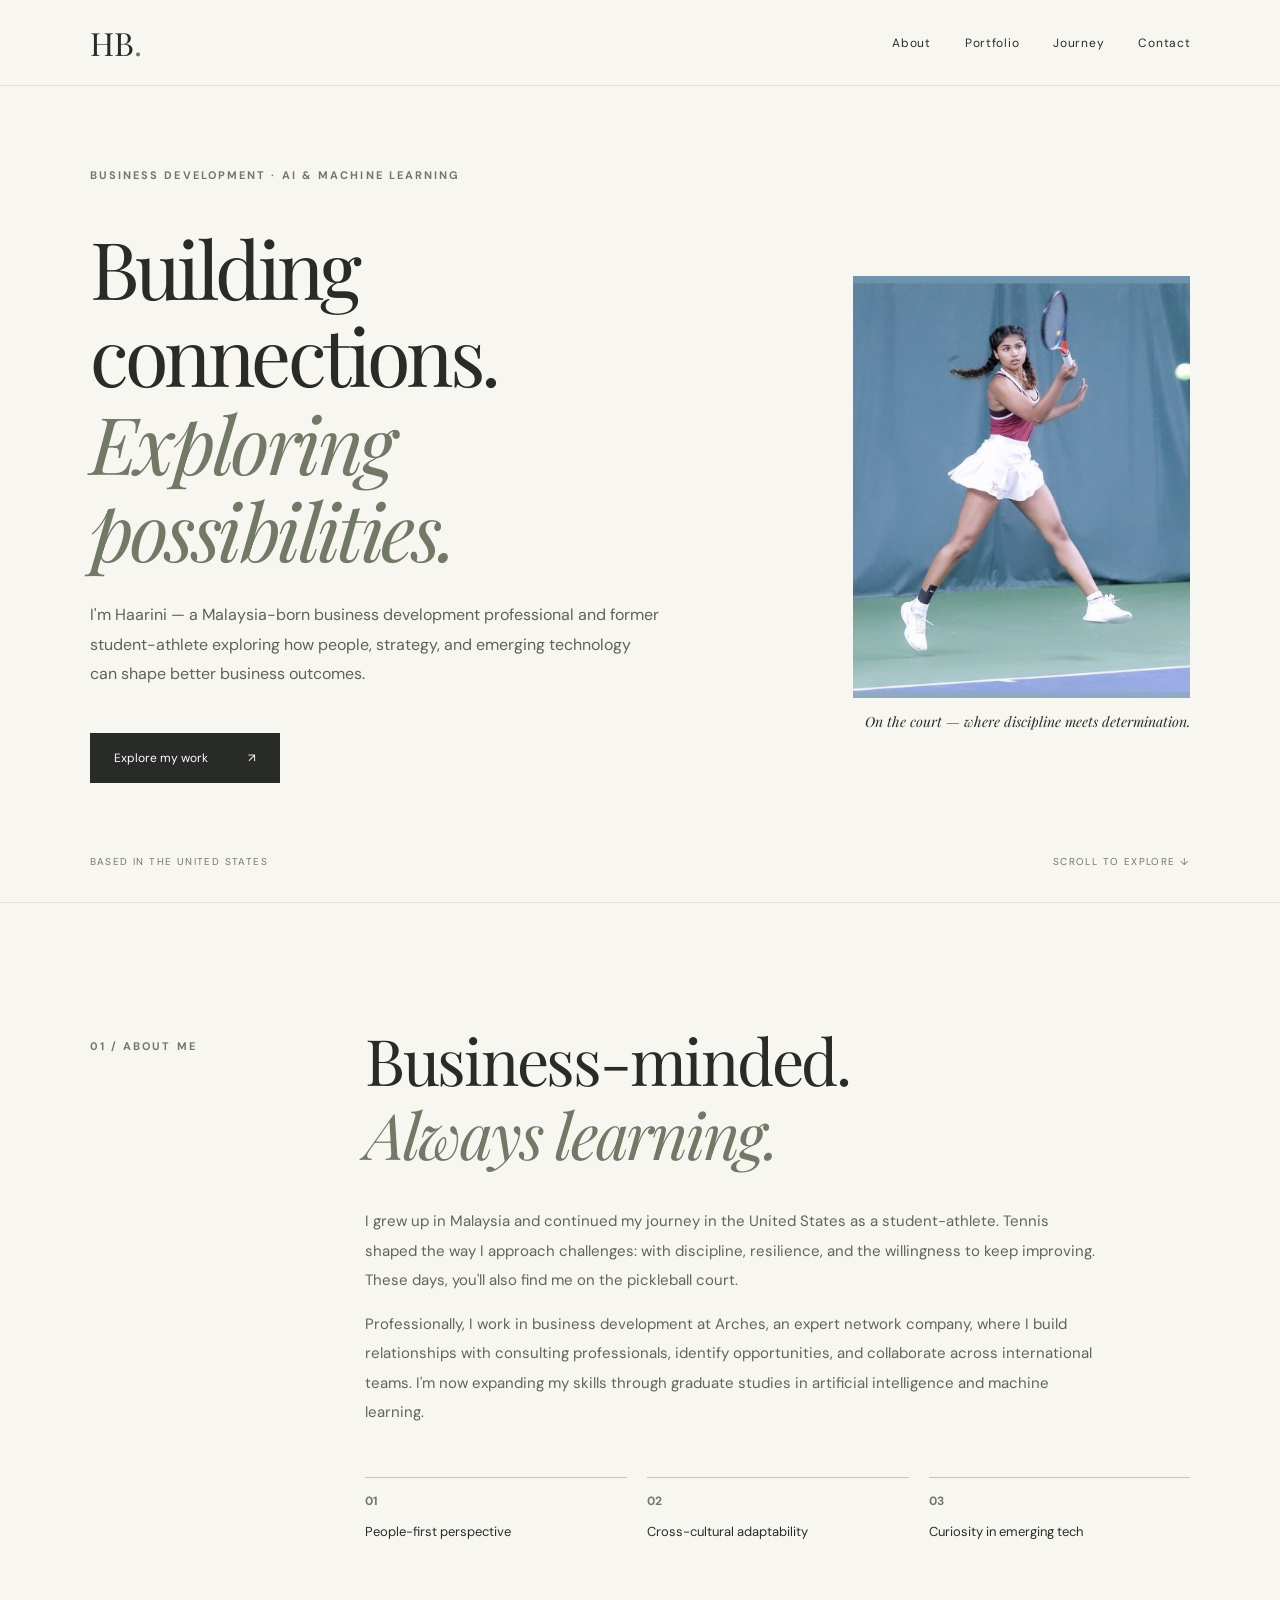
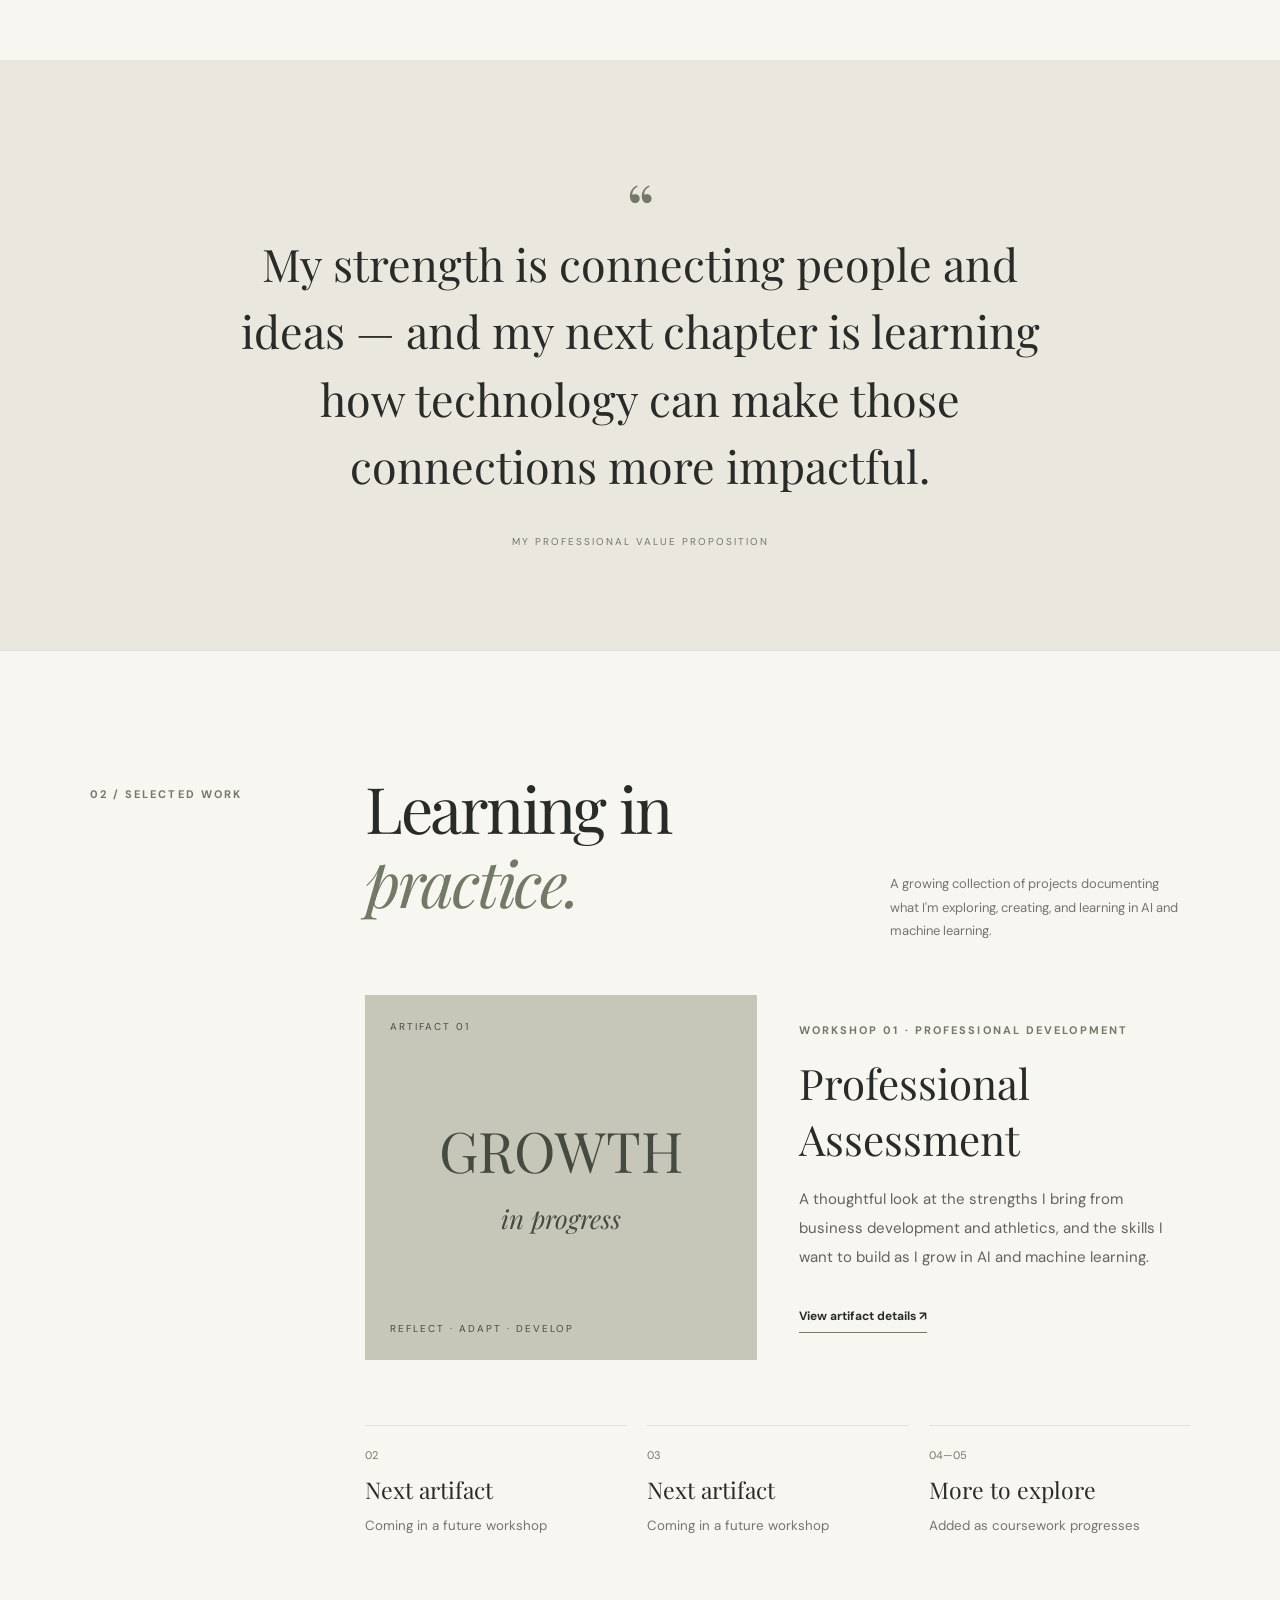
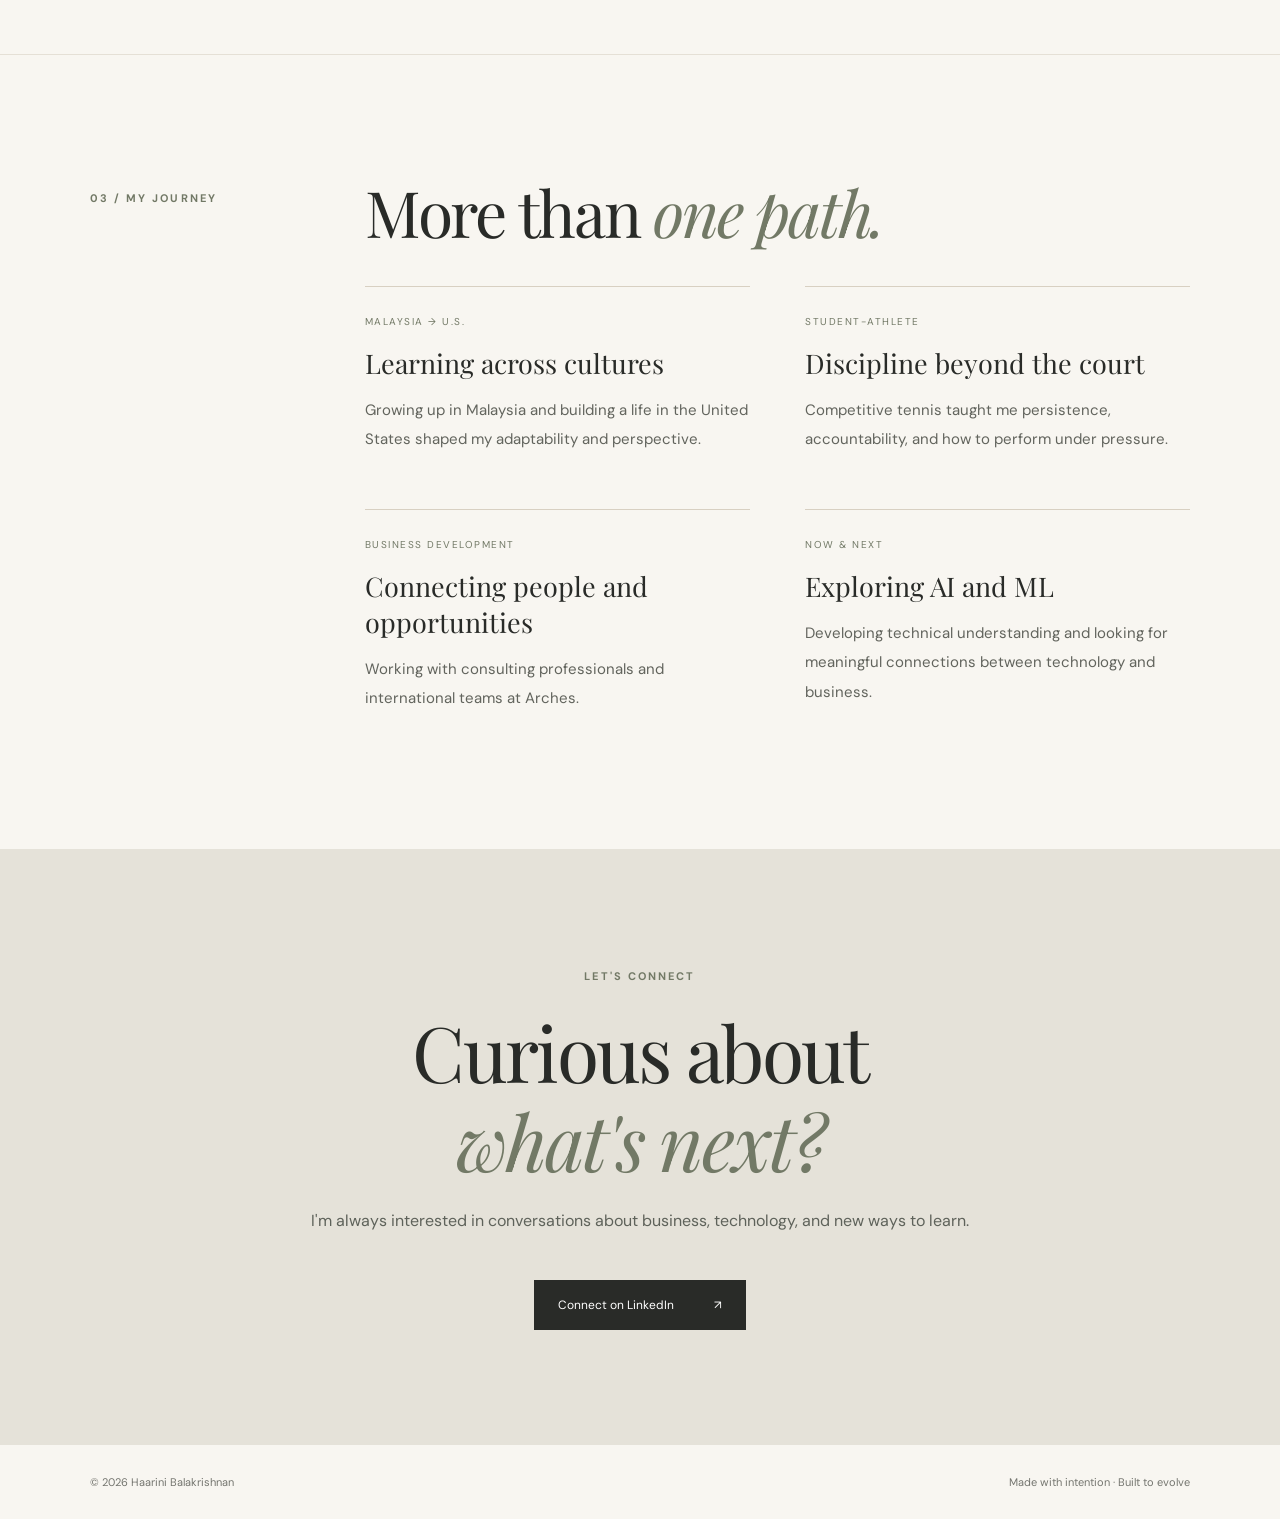
==== index.html @ 5a2139e6 "Add files via upload" ====
<!DOCTYPE html>
<html lang="en"><head><meta charset="utf-8"/><meta content="width=device-width,initial-scale=1" name="viewport"/><meta content="Haarini Balakrishnan — business development professional exploring artificial intelligence and machine learning." name="description"/><title>Haarini Balakrishnan | Portfolio</title><link href="styles.css" rel="stylesheet"/></head><body><header class="nav"><a class="brand" href="#home">HB<span>.</span></a><nav aria-label="Main navigation"><a href="#about">About</a><a href="#work">Portfolio</a><a href="#journey">Journey</a><a href="#contact">Contact</a></nav></header><main><section class="hero" id="home"><div class="eyebrow">BUSINESS DEVELOPMENT · AI &amp; MACHINE LEARNING</div><div class="hero-grid"><div><h1>Building connections.<br/><em>Exploring possibilities.</em></h1><p class="lead">I'm Haarini — a Malaysia-born business development professional and former student-athlete exploring how people, strategy, and emerging technology can shape better business outcomes.</p><a class="button" href="#work">Explore my work <span>↗</span></a></div><div class="portrait"><div class="portrait-placeholder"><img alt="Haarini playing competitive tennis on an indoor court" src="assets/tennis-action.jpg"/></div><div class="photo-caption">On the court — where discipline meets determination.</div></div></div><div class="hero-bottom"><span>BASED IN THE UNITED STATES</span><span>SCROLL TO EXPLORE ↓</span></div></section><section class="section about" id="about"><div class="section-label">01 / ABOUT ME</div><div class="section-content"><h2>Business-minded.<br/><em>Always learning.</em></h2><p>I grew up in Malaysia and continued my journey in the United States as a student-athlete. Tennis shaped the way I approach challenges: with discipline, resilience, and the willingness to keep improving. These days, you'll also find me on the pickleball court.</p><p>Professionally, I work in business development at Arches, an expert network company, where I build relationships with consulting professionals, identify opportunities, and collaborate across international teams. I'm now expanding my skills through graduate studies in artificial intelligence and machine learning.</p><div class="values"><div><strong>01</strong><span>People-first perspective</span></div><div><strong>02</strong><span>Cross-cultural adaptability</span></div><div><strong>03</strong><span>Curiosity in emerging tech</span></div></div></div></section><section class="quote-section"><div class="quote-mark">“</div><blockquote>My strength is connecting people and ideas — and my next chapter is learning how technology can make those connections more impactful.</blockquote><span>MY PROFESSIONAL VALUE PROPOSITION</span></section><section class="section work" id="work"><div class="section-label">02 / SELECTED WORK</div><div class="section-content"><div class="section-heading"><h2>Learning in <em>practice.</em></h2><p>A growing collection of projects documenting what I'm exploring, creating, and learning in AI and machine learning.</p></div><article class="project"><div class="project-visual"><span>ARTIFACT 01</span><div class="visual-center">GROWTH<br/><i>in progress</i></div><div class="visual-bottom">REFLECT · ADAPT · DEVELOP</div></div><div class="project-copy"><div class="eyebrow">WORKSHOP 01 · PROFESSIONAL DEVELOPMENT</div><h3>Professional Assessment</h3><p>A thoughtful look at the strengths I bring from business development and athletics, and the skills I want to build as I grow in AI and machine learning.</p><a class="text-link" href="artifact-01.html">View artifact details ↗</a></div></article><div class="upcoming"><div><span>02</span><strong>Next artifact</strong><small>Coming in a future workshop</small></div><div><span>03</span><strong>Next artifact</strong><small>Coming in a future workshop</small></div><div><span>04—05</span><strong>More to explore</strong><small>Added as coursework progresses</small></div></div></div></section><section class="section journey" id="journey"><div class="section-label">03 / MY JOURNEY</div><div class="section-content"><h2>More than <em>one path.</em></h2><div class="timeline"><div><span>MALAYSIA → U.S.</span><h3>Learning across cultures</h3><p>Growing up in Malaysia and building a life in the United States shaped my adaptability and perspective.</p></div><div><span>STUDENT-ATHLETE</span><h3>Discipline beyond the court</h3><p>Competitive tennis taught me persistence, accountability, and how to perform under pressure.</p></div><div><span>BUSINESS DEVELOPMENT</span><h3>Connecting people and opportunities</h3><p>Working with consulting professionals and international teams at Arches.</p></div><div><span>NOW &amp; NEXT</span><h3>Exploring AI and ML</h3><p>Developing technical understanding and looking for meaningful connections between technology and business.</p></div></div></div></section><section class="contact" id="contact"><span class="eyebrow">LET'S CONNECT</span><h2>Curious about<br/><em>what's next?</em></h2><p>I'm always interested in conversations about business, technology, and new ways to learn.</p><a class="button" href="https://www.linkedin.com/in/haarini-balakrishnan-21098a212/" target="_blank" rel="noopener noreferrer">Connect on LinkedIn <span>↗</span></a></section></main><footer><span>© <span id="year"></span> Haarini Balakrishnan</span><span>Made with intention · Built to evolve</span></footer><script>document.getElementById('year').textContent=new Date().getFullYear()</script></body></html>
---- styles.css ----
@import url('https://fonts.googleapis.com/css2?family=DM+Sans:wght@400;500;600;700&family=Playfair+Display:ital,wght@0,400;0,500;1,400;1,500&display=swap');:root{--cream:#f8f6f1;--ink:#292b28;--muted:#74756f;--taupe:#d8d0c2;--line:#e5e0d6;--olive:#727966}*{box-sizing:border-box}html{scroll-behavior:smooth}body{margin:0;background:var(--cream);color:var(--ink);font-family:'DM Sans',Arial,sans-serif}a{color:inherit;text-decoration:none}.nav{height:86px;padding:0 7%;display:flex;align-items:center;justify-content:space-between;border-bottom:1px solid var(--line)}.brand{font-family:'Playfair Display',serif;font-size:32px}.brand span{color:var(--olive)}nav{display:flex;gap:34px;font-size:12px;letter-spacing:.06em}nav a:hover,.text-link:hover{color:var(--olive)}.hero{padding:82px 7% 34px;min-height:690px}.eyebrow,.section-label{font-size:11px;letter-spacing:.19em;font-weight:700;color:var(--olive)}.hero-grid{display:grid;grid-template-columns:1.4fr .7fr;gap:8%;align-items:center;margin-top:42px}h1,h2,h3,blockquote{font-family:'Playfair Display',Georgia,serif;font-weight:400}h1{font-size:clamp(54px,6.2vw,102px);line-height:1.1;letter-spacing:-.045em;margin:0 0 27px}h1 em,h2 em,.contact em{color:var(--olive);font-weight:400}.lead{font-size:16px;line-height:1.85;max-width:570px;color:#5f625b}.button{display:inline-flex;align-items:center;gap:40px;background:var(--ink);color:white;padding:17px 24px;font-size:12px;margin-top:28px}.button:hover{background:var(--olive)}.portrait{max-width:340px}.portrait-placeholder{aspect-ratio:4/5;background:linear-gradient(145deg,#e8e2d7,#c9c4b8);display:flex;flex-direction:column;align-items:center;justify-content:center;gap:14px;text-align:center;color:#777569;overflow:hidden}.portrait-placeholder span{font-size:12px;letter-spacing:.2em}.portrait-placeholder small{font-size:11px;line-height:1.7}.photo-caption{text-align:right;font-family:'Playfair Display',serif;font-style:italic;font-size:14px;padding-top:14px}.hero-bottom{display:flex;justify-content:space-between;margin-top:72px;font-size:10px;letter-spacing:.14em;color:var(--muted)}.section{display:grid;grid-template-columns:25% 75%;padding:120px 7%;border-top:1px solid var(--line)}.section-label{padding-top:16px}.section-content{max-width:920px}h2{font-size:clamp(42px,5vw,72px);line-height:1.16;letter-spacing:-.035em;margin:0 0 36px}.about p,.project-copy p,.journey p,.artifact-body p{font-size:15px;line-height:1.95;color:#62645d;max-width:730px}.values{display:grid;grid-template-columns:repeat(3,1fr);gap:20px;margin-top:50px}.values div{border-top:1px solid #c9c4b8;padding-top:15px;display:flex;flex-direction:column;gap:14px}.values strong{font-size:12px;color:var(--olive)}.values span{font-size:13px}.quote-section{background:#eae7df;padding:100px 17%;text-align:center}.quote-mark{font:70px 'Playfair Display',serif;color:var(--olive);height:60px}.quote-section blockquote{font-size:clamp(26px,3.5vw,48px);line-height:1.5;margin:10px 0 30px}.quote-section>span{font-size:10px;letter-spacing:.2em;color:var(--olive)}.section-heading{display:flex;justify-content:space-between;align-items:end;gap:30px}.section-heading p{max-width:300px;font-size:13px;line-height:1.8;color:var(--muted)}.project{display:grid;grid-template-columns:1fr 1fr;gap:42px;align-items:center;margin-top:40px}.project-visual{height:365px;background:#c7c7b9;padding:25px;display:flex;flex-direction:column;justify-content:space-between;color:#464b41}.project-visual>span,.visual-bottom{font-size:10px;letter-spacing:.2em}.visual-center{text-align:center;font-family:'Playfair Display',serif;font-size:56px;line-height:1}.visual-center i{font-size:26px}.project-copy h3{font-size:42px;margin:18px 0}.text-link{font-size:12px;font-weight:700;border-bottom:1px solid var(--olive);padding-bottom:8px;display:inline-block;margin-top:20px}.upcoming{display:grid;grid-template-columns:repeat(3,1fr);gap:20px;margin-top:65px}.upcoming>div{border-top:1px solid var(--line);padding-top:22px;display:flex;flex-direction:column;gap:12px}.upcoming span{font-size:11px;color:var(--olive)}.upcoming strong{font-family:'Playfair Display',serif;font-size:23px;font-weight:400}.upcoming small{color:var(--muted)}.timeline{display:grid;grid-template-columns:repeat(2,1fr);gap:40px 55px}.timeline>div{border-top:1px solid var(--taupe);padding-top:22px}.timeline span{font-size:10px;letter-spacing:.15em;color:var(--olive)}.timeline h3{font-size:27px;margin:15px 0 10px}.contact{text-align:center;background:#e5e2d9;padding:115px 20px}.contact h2{margin:22px 0;font-size:clamp(56px,6vw,85px)}.contact p{color:#5e625a;line-height:1.8}.contact-note{font-size:11px;color:#85867e;margin-top:40px}footer{display:flex;justify-content:space-between;gap:15px;padding:30px 7%;font-size:11px;color:var(--muted)}.artifact-page{max-width:1000px;margin:auto;padding:80px 7% 100px}.artifact-page>.eyebrow{margin-top:75px}.artifact-page h1{margin-top:20px}.artifact-banner{display:grid;grid-template-columns:repeat(3,1fr);gap:2px;margin:55px 0;background:#c8c7b8;padding:2px}.artifact-banner div{padding:60px 12px;background:#e2e1d6;text-align:center;font:clamp(22px,3vw,40px) 'Playfair Display',serif}.artifact-body section{border-top:1px solid var(--line);padding:30px 0}.artifact-body h2{font-size:32px;margin-bottom:15px}.deliverable{background:#eeece5;padding:30px!important}.muted{font-size:12px!important;color:var(--muted)!important}@media(max-width:800px){.nav{height:70px;padding:0 5%}nav{gap:14px;font-size:11px}.hero{padding:65px 6% 30px}.hero-grid,.project{grid-template-columns:1fr}.portrait{margin-top:25px;max-width:300px}.hero-bottom{margin-top:45px}.section{grid-template-columns:1fr;padding:75px 6%;gap:25px}.section-heading{display:block}.values,.upcoming{grid-template-columns:1fr}.timeline{grid-template-columns:1fr}.quote-section{padding:80px 8%}.artifact-page{padding:45px 6%}.artifact-banner div{padding:30px 5px}footer{padding:25px 6%}}

/* Assessment artifact */
.assessment-label{font-size:.72rem;letter-spacing:.15em;font-weight:700;color:#626b56;margin:2rem 0 .9rem}.assessment-grid{display:grid;grid-template-columns:repeat(3,minmax(0,1fr));gap:12px}.assessment-card{border:1px solid #ddd9d0;border-radius:10px;padding:18px;background:#f9f7f1}.assessment-card.development{background:#f1eee7}.assessment-card h3{font-size:1rem;line-height:1.35;margin:0 0 10px}.assessment-card p{font-size:.9rem;line-height:1.6;margin:0}.print-button{background:#444b3e;color:white;border:0;padding:13px 18px;border-radius:6px;cursor:pointer;font:inherit}@media(max-width:700px){.assessment-grid{grid-template-columns:1fr}}@media print{.nav,footer,.print-button,.text-link{display:none!important}.assessment-grid{grid-template-columns:repeat(3,1fr)}.assessment-card{break-inside:avoid}body{background:white}}

.portrait-placeholder img{width:100%;height:100%;object-fit:cover;display:block}.tennis-feature{margin:54px 0 0;max-width:680px}.tennis-feature img{display:block;width:100%;max-height:520px;object-fit:contain;background:#e4e7e7}.tennis-feature figcaption{font-size:12px;color:var(--muted);margin-top:12px;font-style:italic}
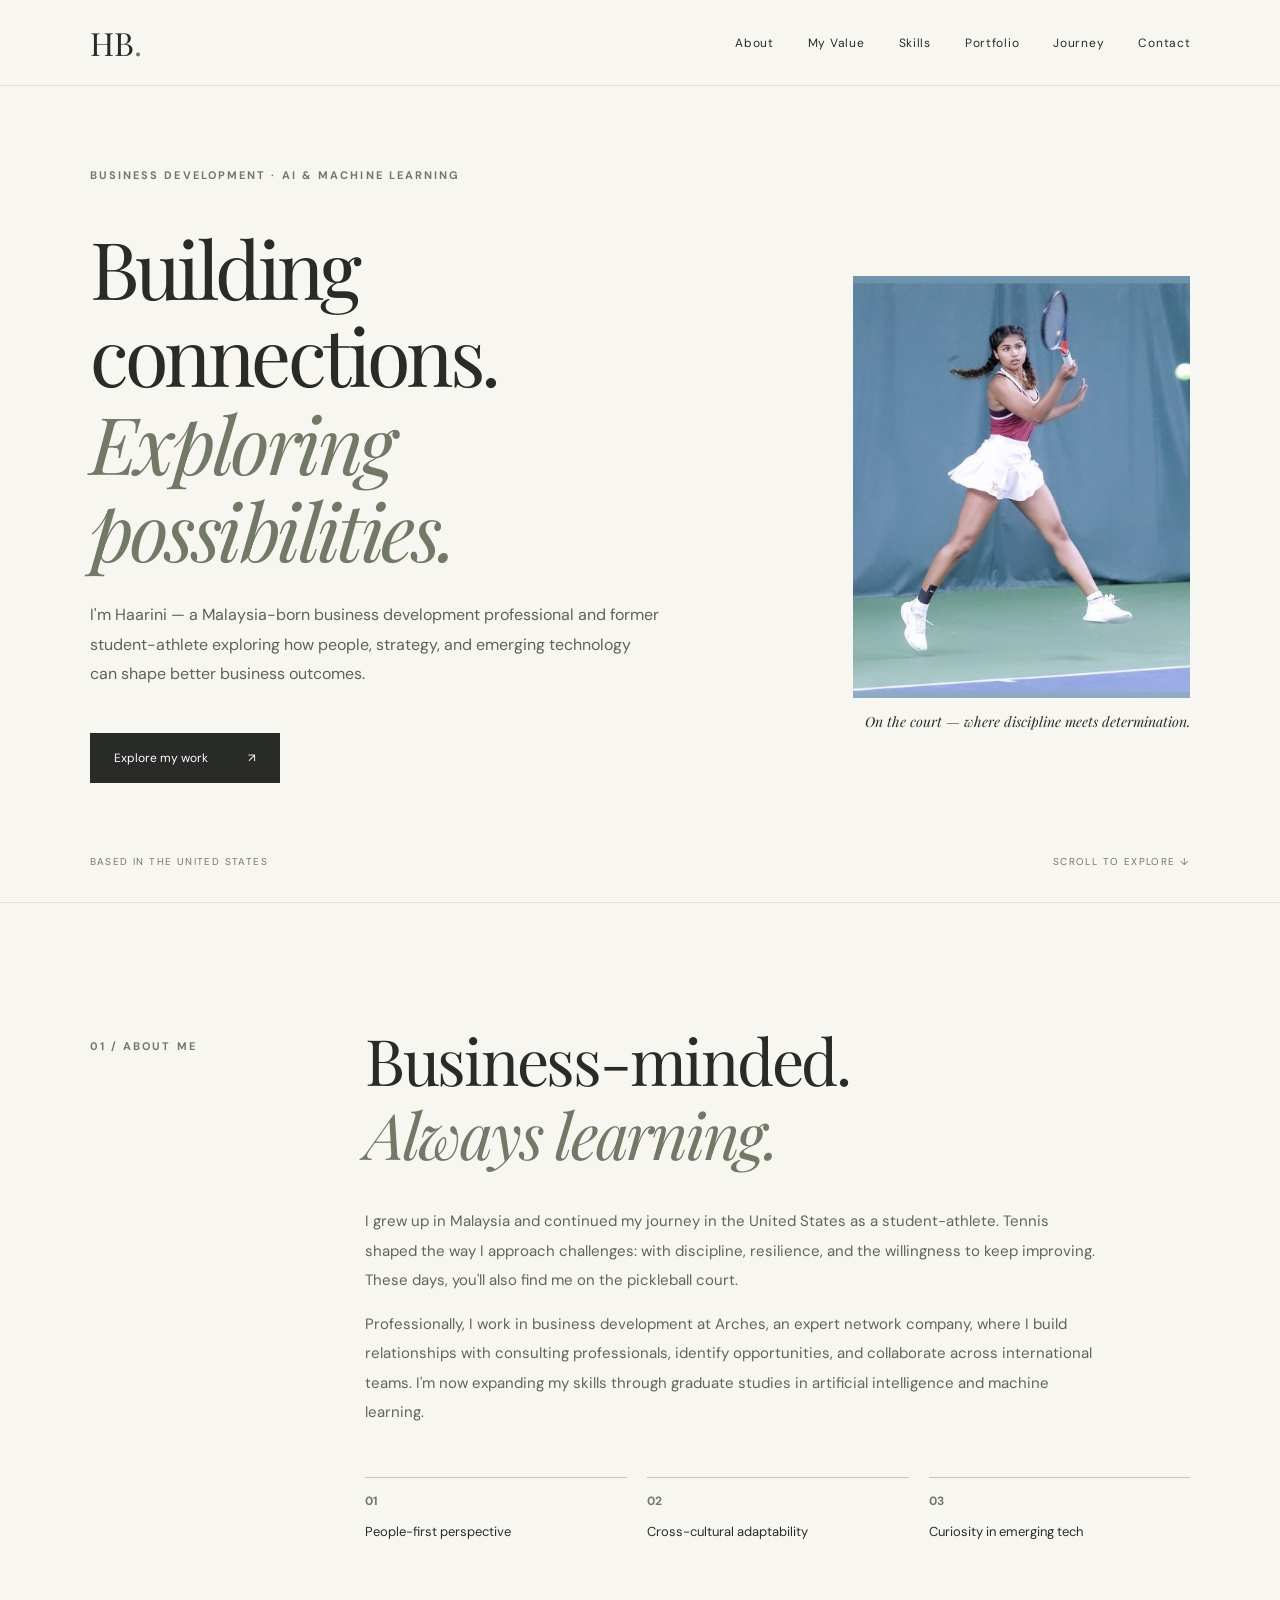
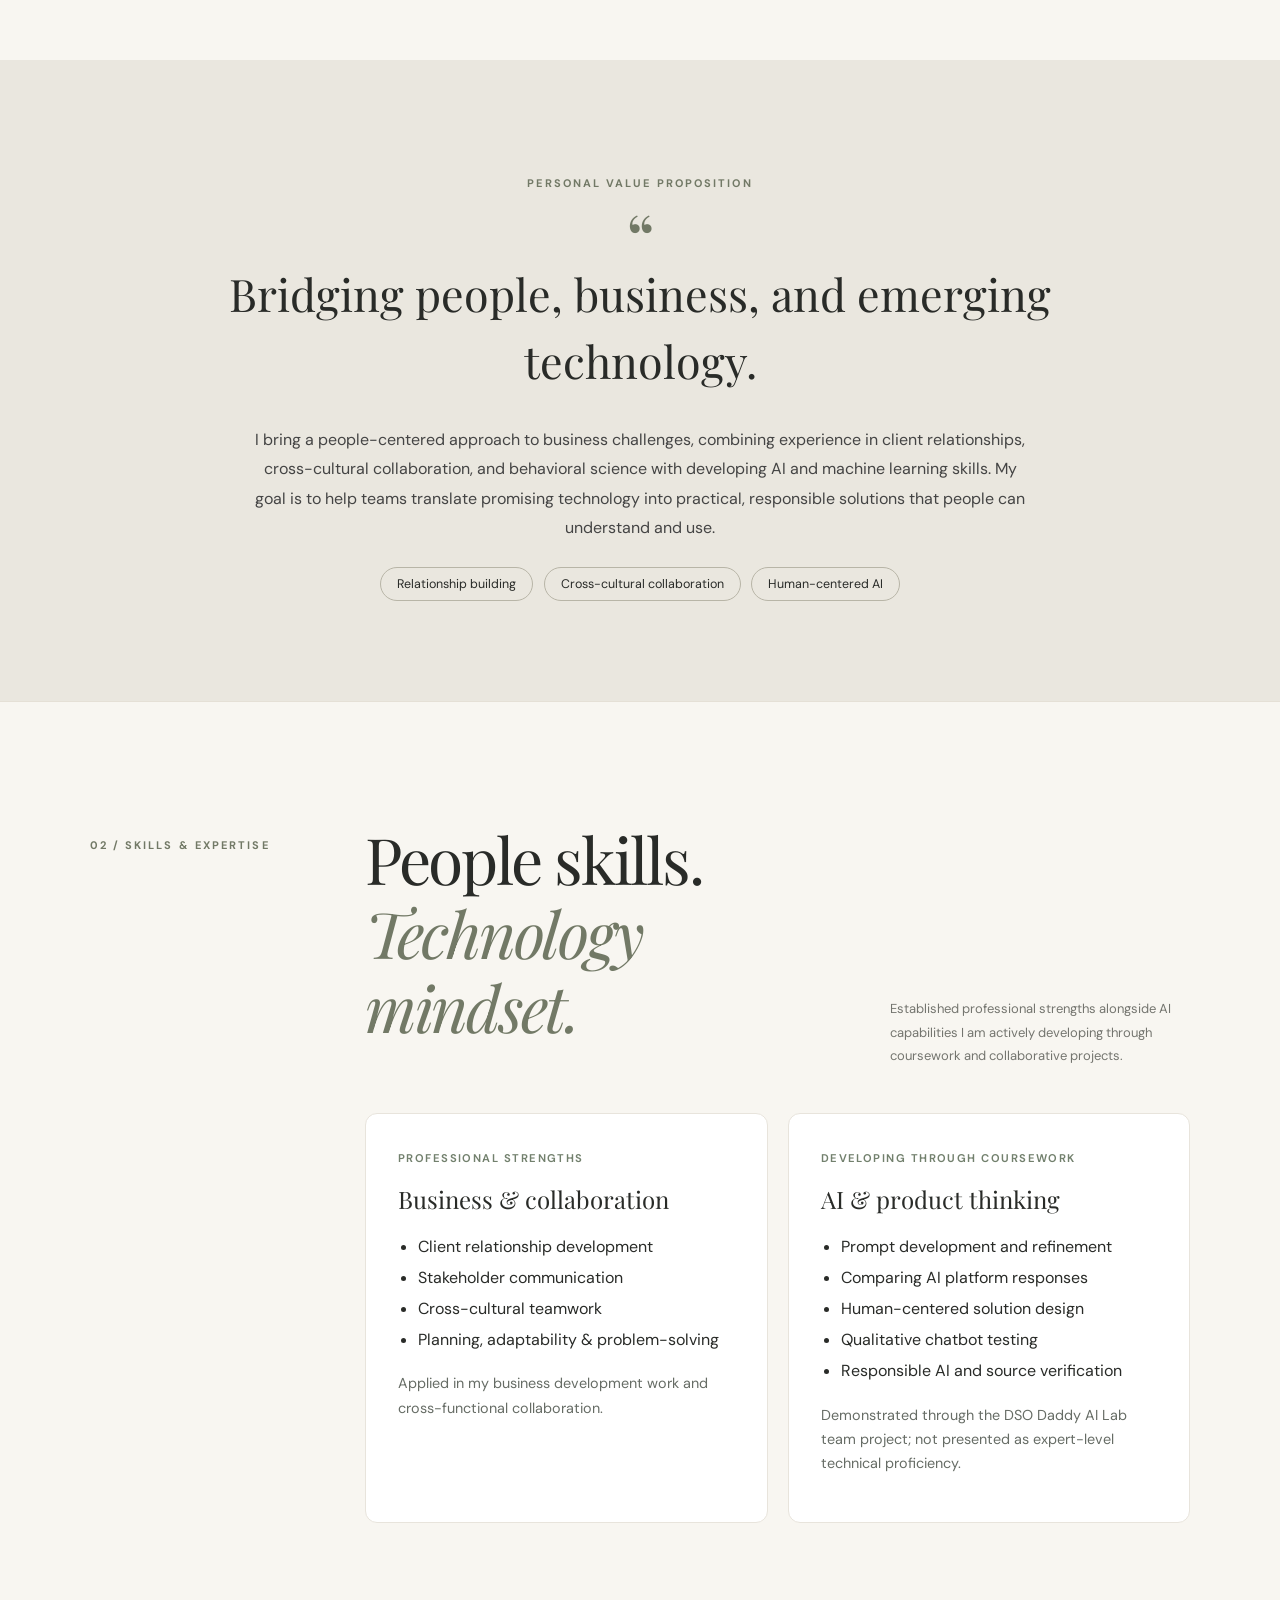
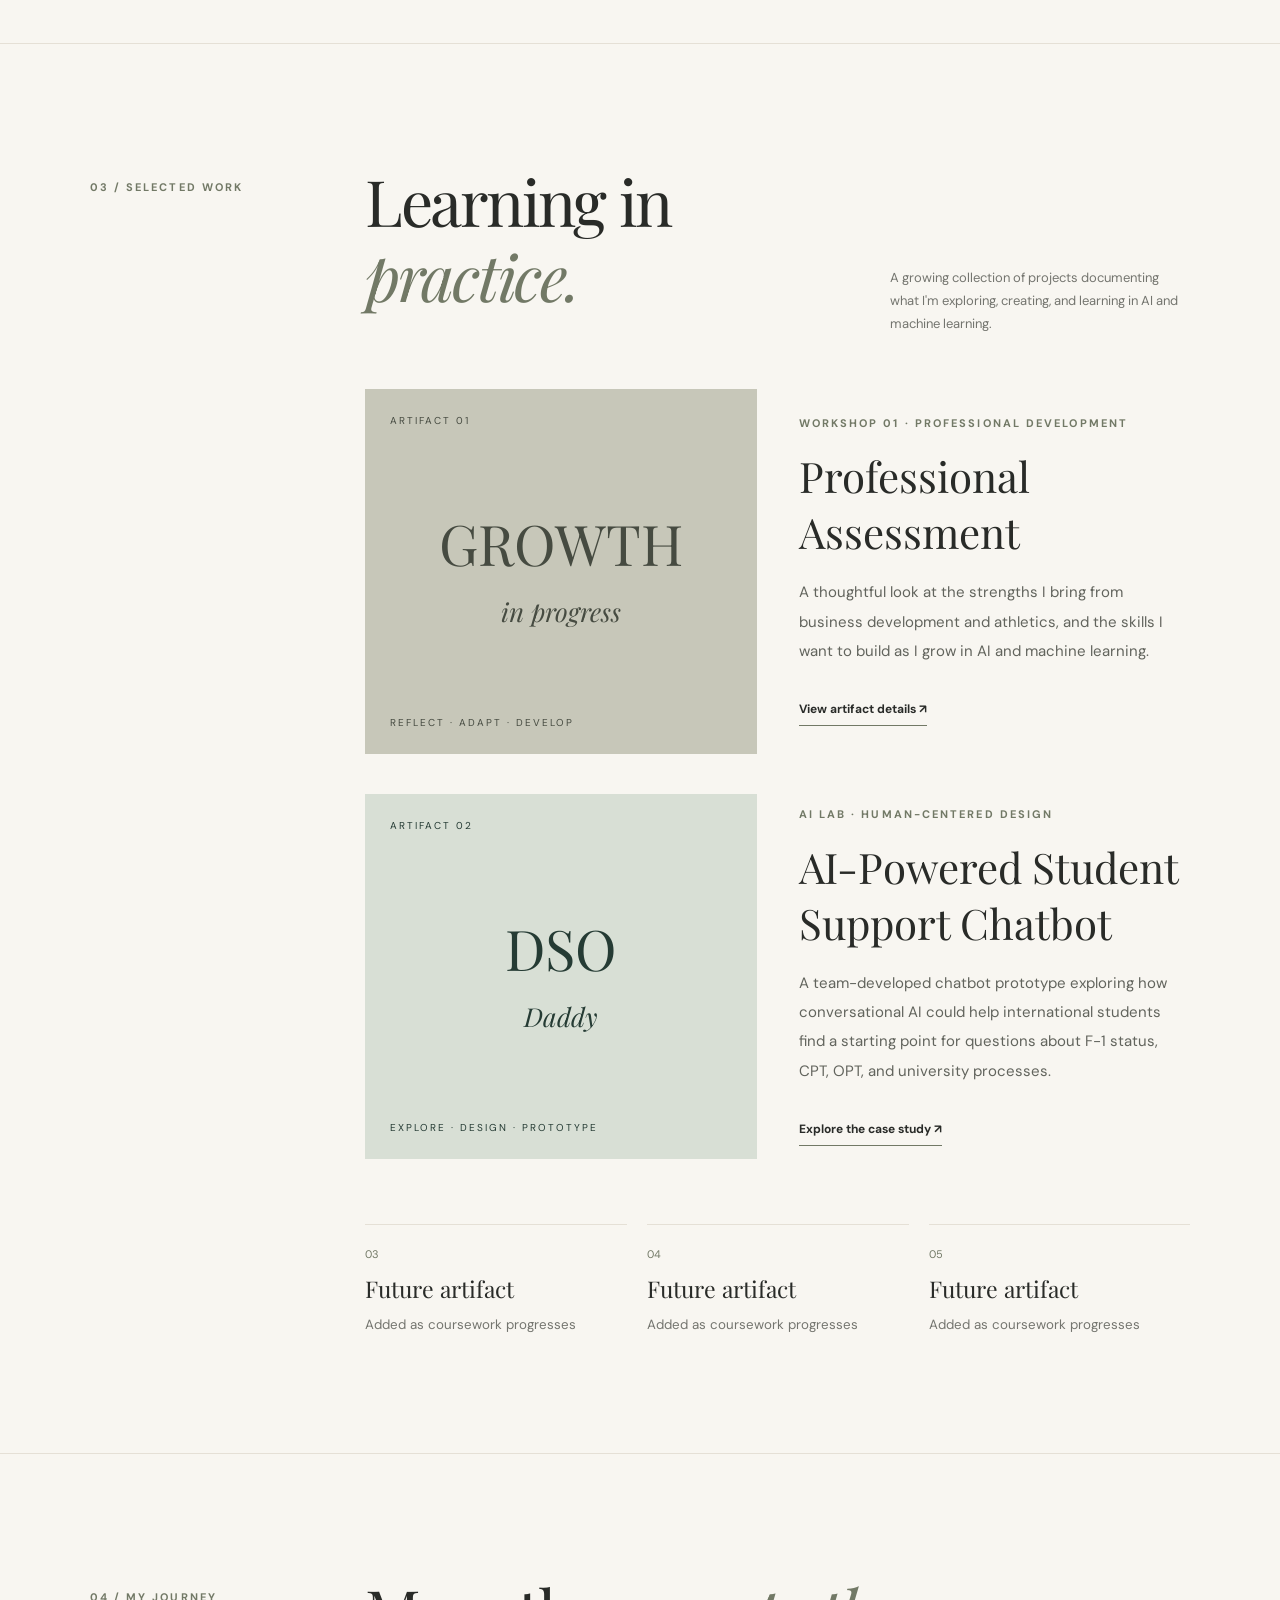
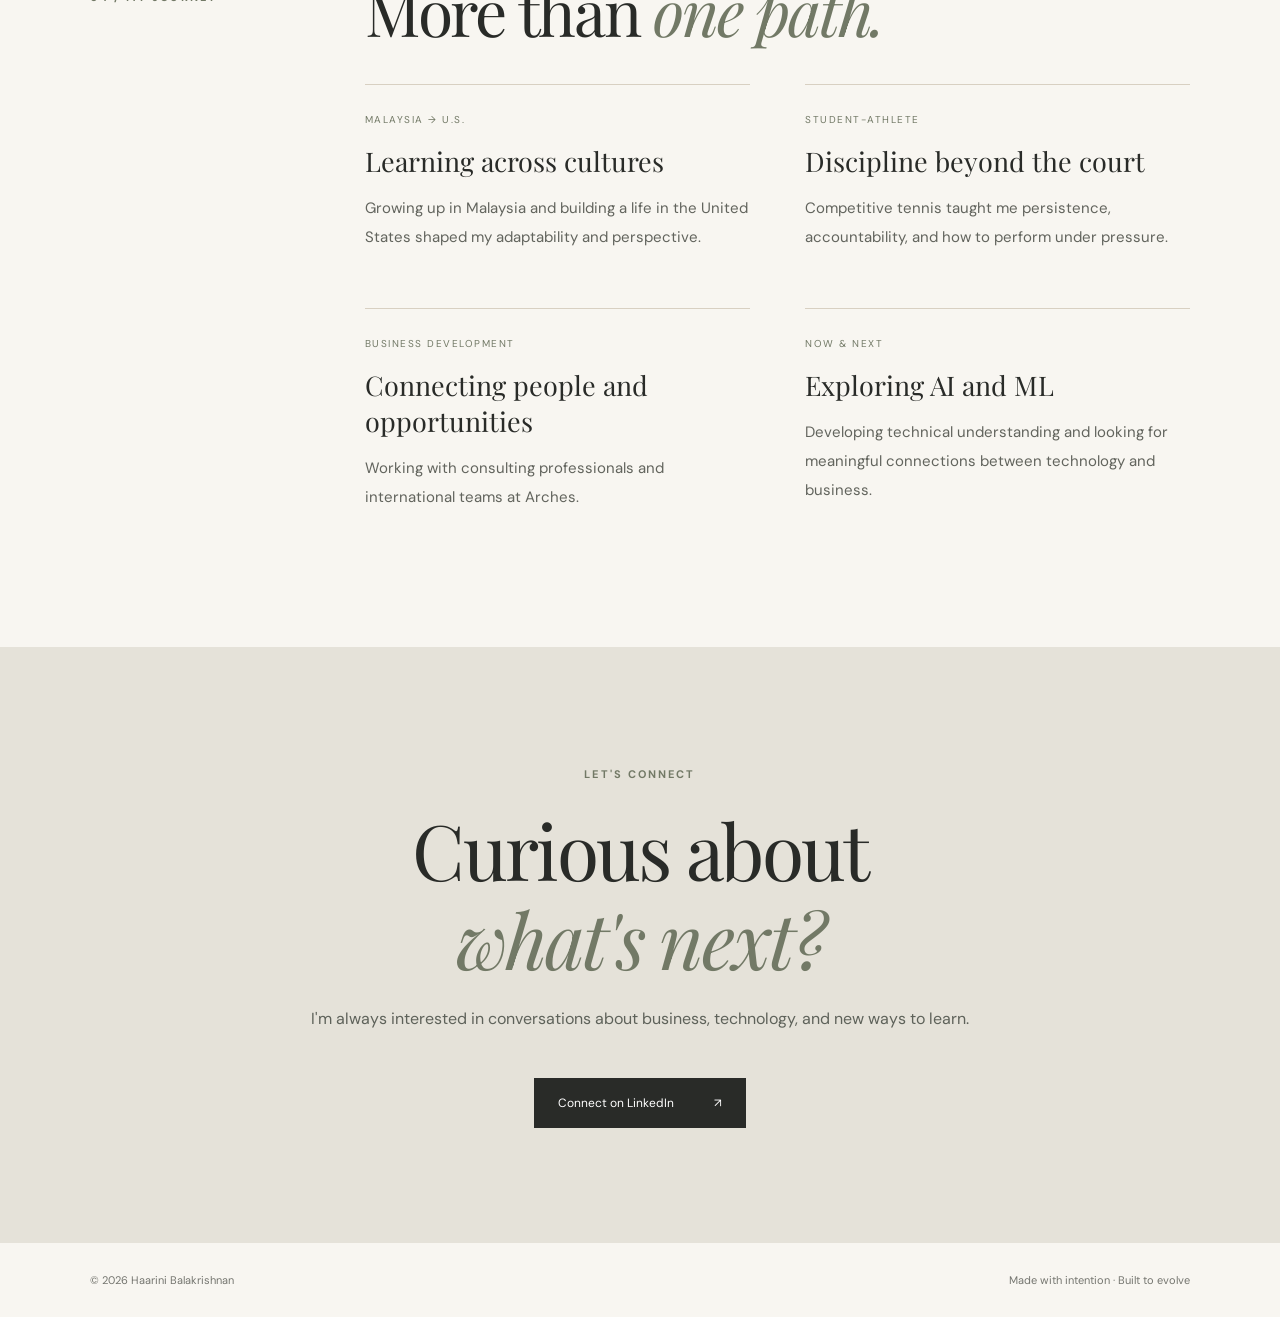
==== commit 67bea0bb: "Add files via upload Add Artifact 2 and update the professional portfolio" ====
--- a/index.html
+++ b/index.html
@@ -1,2 +1,20 @@
 <!DOCTYPE html>
-<html lang="en"><head><meta charset="utf-8"/><meta content="width=device-width,initial-scale=1" name="viewport"/><meta content="Haarini Balakrishnan — business development professional exploring artificial intelligence and machine learning." name="description"/><title>Haarini Balakrishnan | Portfolio</title><link href="styles.css" rel="stylesheet"/></head><body><header class="nav"><a class="brand" href="#home">HB<span>.</span></a><nav aria-label="Main navigation"><a href="#about">About</a><a href="#work">Portfolio</a><a href="#journey">Journey</a><a href="#contact">Contact</a></nav></header><main><section class="hero" id="home"><div class="eyebrow">BUSINESS DEVELOPMENT · AI &amp; MACHINE LEARNING</div><div class="hero-grid"><div><h1>Building connections.<br/><em>Exploring possibilities.</em></h1><p class="lead">I'm Haarini — a Malaysia-born business development professional and former student-athlete exploring how people, strategy, and emerging technology can shape better business outcomes.</p><a class="button" href="#work">Explore my work <span>↗</span></a></div><div class="portrait"><div class="portrait-placeholder"><img alt="Haarini playing competitive tennis on an indoor court" src="assets/tennis-action.jpg"/></div><div class="photo-caption">On the court — where discipline meets determination.</div></div></div><div class="hero-bottom"><span>BASED IN THE UNITED STATES</span><span>SCROLL TO EXPLORE ↓</span></div></section><section class="section about" id="about"><div class="section-label">01 / ABOUT ME</div><div class="section-content"><h2>Business-minded.<br/><em>Always learning.</em></h2><p>I grew up in Malaysia and continued my journey in the United States as a student-athlete. Tennis shaped the way I approach challenges: with discipline, resilience, and the willingness to keep improving. These days, you'll also find me on the pickleball court.</p><p>Professionally, I work in business development at Arches, an expert network company, where I build relationships with consulting professionals, identify opportunities, and collaborate across international teams. I'm now expanding my skills through graduate studies in artificial intelligence and machine learning.</p><div class="values"><div><strong>01</strong><span>People-first perspective</span></div><div><strong>02</strong><span>Cross-cultural adaptability</span></div><div><strong>03</strong><span>Curiosity in emerging tech</span></div></div></div></section><section class="quote-section"><div class="quote-mark">“</div><blockquote>My strength is connecting people and ideas — and my next chapter is learning how technology can make those connections more impactful.</blockquote><span>MY PROFESSIONAL VALUE PROPOSITION</span></section><section class="section work" id="work"><div class="section-label">02 / SELECTED WORK</div><div class="section-content"><div class="section-heading"><h2>Learning in <em>practice.</em></h2><p>A growing collection of projects documenting what I'm exploring, creating, and learning in AI and machine learning.</p></div><article class="project"><div class="project-visual"><span>ARTIFACT 01</span><div class="visual-center">GROWTH<br/><i>in progress</i></div><div class="visual-bottom">REFLECT · ADAPT · DEVELOP</div></div><div class="project-copy"><div class="eyebrow">WORKSHOP 01 · PROFESSIONAL DEVELOPMENT</div><h3>Professional Assessment</h3><p>A thoughtful look at the strengths I bring from business development and athletics, and the skills I want to build as I grow in AI and machine learning.</p><a class="text-link" href="artifact-01.html">View artifact details ↗</a></div></article><div class="upcoming"><div><span>02</span><strong>Next artifact</strong><small>Coming in a future workshop</small></div><div><span>03</span><strong>Next artifact</strong><small>Coming in a future workshop</small></div><div><span>04—05</span><strong>More to explore</strong><small>Added as coursework progresses</small></div></div></div></section><section class="section journey" id="journey"><div class="section-label">03 / MY JOURNEY</div><div class="section-content"><h2>More than <em>one path.</em></h2><div class="timeline"><div><span>MALAYSIA → U.S.</span><h3>Learning across cultures</h3><p>Growing up in Malaysia and building a life in the United States shaped my adaptability and perspective.</p></div><div><span>STUDENT-ATHLETE</span><h3>Discipline beyond the court</h3><p>Competitive tennis taught me persistence, accountability, and how to perform under pressure.</p></div><div><span>BUSINESS DEVELOPMENT</span><h3>Connecting people and opportunities</h3><p>Working with consulting professionals and international teams at Arches.</p></div><div><span>NOW &amp; NEXT</span><h3>Exploring AI and ML</h3><p>Developing technical understanding and looking for meaningful connections between technology and business.</p></div></div></div></section><section class="contact" id="contact"><span class="eyebrow">LET'S CONNECT</span><h2>Curious about<br/><em>what's next?</em></h2><p>I'm always interested in conversations about business, technology, and new ways to learn.</p><a class="button" href="https://www.linkedin.com/in/haarini-balakrishnan-21098a212/" target="_blank" rel="noopener noreferrer">Connect on LinkedIn <span>↗</span></a></section></main><footer><span>© <span id="year"></span> Haarini Balakrishnan</span><span>Made with intention · Built to evolve</span></footer><script>document.getElementById('year').textContent=new Date().getFullYear()</script></body></html>
+
+<html lang="en"><head><meta charset="utf-8"/><meta content="width=device-width,initial-scale=1" name="viewport"/><meta content="Haarini Balakrishnan — business development professional exploring artificial intelligence and machine learning." name="description"/><title>Haarini Balakrishnan | Portfolio</title><link href="styles.css" rel="stylesheet"/><style>
+@import url('https://fonts.googleapis.com/css2?family=DM+Sans:wght@400;500;600;700&family=Playfair+Display:ital,wght@0,400;0,500;1,400;1,500&display=swap');:root{--cream:#f8f6f1;--ink:#292b28;--muted:#74756f;--taupe:#d8d0c2;--line:#e5e0d6;--olive:#727966}*{box-sizing:border-box}html{scroll-behavior:smooth}body{margin:0;background:var(--cream);color:var(--ink);font-family:'DM Sans',Arial,sans-serif}a{color:inherit;text-decoration:none}.nav{height:86px;padding:0 7%;display:flex;align-items:center;justify-content:space-between;border-bottom:1px solid var(--line)}.brand{font-family:'Playfair Display',serif;font-size:32px}.brand span{color:var(--olive)}nav{display:flex;gap:34px;font-size:12px;letter-spacing:.06em}nav a:hover,.text-link:hover{color:var(--olive)}.hero{padding:82px 7% 34px;min-height:690px}.eyebrow,.section-label{font-size:11px;letter-spacing:.19em;font-weight:700;color:var(--olive)}.hero-grid{display:grid;grid-template-columns:1.4fr .7fr;gap:8%;align-items:center;margin-top:42px}h1,h2,h3,blockquote{font-family:'Playfair Display',Georgia,serif;font-weight:400}h1{font-size:clamp(54px,6.2vw,102px);line-height:1.1;letter-spacing:-.045em;margin:0 0 27px}h1 em,h2 em,.contact em{color:var(--olive);font-weight:400}.lead{font-size:16px;line-height:1.85;max-width:570px;color:#5f625b}.button{display:inline-flex;align-items:center;gap:40px;background:var(--ink);color:white;padding:17px 24px;font-size:12px;margin-top:28px}.button:hover{background:var(--olive)}.portrait{max-width:340px}.portrait-placeholder{aspect-ratio:4/5;background:linear-gradient(145deg,#e8e2d7,#c9c4b8);display:flex;flex-direction:column;align-items:center;justify-content:center;gap:14px;text-align:center;color:#777569;overflow:hidden}.portrait-placeholder span{font-size:12px;letter-spacing:.2em}.portrait-placeholder small{font-size:11px;line-height:1.7}.photo-caption{text-align:right;font-family:'Playfair Display',serif;font-style:italic;font-size:14px;padding-top:14px}.hero-bottom{display:flex;justify-content:space-between;margin-top:72px;font-size:10px;letter-spacing:.14em;color:var(--muted)}.section{display:grid;grid-template-columns:25% 75%;padding:120px 7%;border-top:1px solid var(--line)}.section-label{padding-top:16px}.section-content{max-width:920px}h2{font-size:clamp(42px,5vw,72px);line-height:1.16;letter-spacing:-.035em;margin:0 0 36px}.about p,.project-copy p,.journey p,.artifact-body p{font-size:15px;line-height:1.95;color:#62645d;max-width:730px}.values{display:grid;grid-template-columns:repeat(3,1fr);gap:20px;margin-top:50px}.values div{border-top:1px solid #c9c4b8;padding-top:15px;display:flex;flex-direction:column;gap:14px}.values strong{font-size:12px;color:var(--olive)}.values span{font-size:13px}.quote-section{background:#eae7df;padding:100px 17%;text-align:center}.quote-mark{font:70px 'Playfair Display',serif;color:var(--olive);height:60px}.quote-section blockquote{font-size:clamp(26px,3.5vw,48px);line-height:1.5;margin:10px 0 30px}.quote-section>span{font-size:10px;letter-spacing:.2em;color:var(--olive)}.section-heading{display:flex;justify-content:space-between;align-items:end;gap:30px}.section-heading p{max-width:300px;font-size:13px;line-height:1.8;color:var(--muted)}.project{display:grid;grid-template-columns:1fr 1fr;gap:42px;align-items:center;margin-top:40px}.project-visual{height:365px;background:#c7c7b9;padding:25px;display:flex;flex-direction:column;justify-content:space-between;color:#464b41}.project-visual>span,.visual-bottom{font-size:10px;letter-spacing:.2em}.visual-center{text-align:center;font-family:'Playfair Display',serif;font-size:56px;line-height:1}.visual-center i{font-size:26px}.project-copy h3{font-size:42px;margin:18px 0}.text-link{font-size:12px;font-weight:700;border-bottom:1px solid var(--olive);padding-bottom:8px;display:inline-block;margin-top:20px}.upcoming{display:grid;grid-template-columns:repeat(3,1fr);gap:20px;margin-top:65px}.upcoming>div{border-top:1px solid var(--line);padding-top:22px;display:flex;flex-direction:column;gap:12px}.upcoming span{font-size:11px;color:var(--olive)}.upcoming strong{font-family:'Playfair Display',serif;font-size:23px;font-weight:400}.upcoming small{color:var(--muted)}.timeline{display:grid;grid-template-columns:repeat(2,1fr);gap:40px 55px}.timeline>div{border-top:1px solid var(--taupe);padding-top:22px}.timeline span{font-size:10px;letter-spacing:.15em;color:var(--olive)}.timeline h3{font-size:27px;margin:15px 0 10px}.contact{text-align:center;background:#e5e2d9;padding:115px 20px}.contact h2{margin:22px 0;font-size:clamp(56px,6vw,85px)}.contact p{color:#5e625a;line-height:1.8}.contact-note{font-size:11px;color:#85867e;margin-top:40px}footer{display:flex;justify-content:space-between;gap:15px;padding:30px 7%;font-size:11px;color:var(--muted)}.artifact-page{max-width:1000px;margin:auto;padding:80px 7% 100px}.artifact-page>.eyebrow{margin-top:75px}.artifact-page h1{margin-top:20px}.artifact-banner{display:grid;grid-template-columns:repeat(3,1fr);gap:2px;margin:55px 0;background:#c8c7b8;padding:2px}.artifact-banner div{padding:60px 12px;background:#e2e1d6;text-align:center;font:clamp(22px,3vw,40px) 'Playfair Display',serif}.artifact-body section{border-top:1px solid var(--line);padding:30px 0}.artifact-body h2{font-size:32px;margin-bottom:15px}.deliverable{background:#eeece5;padding:30px!important}.muted{font-size:12px!important;color:var(--muted)!important}@media(max-width:800px){.nav{height:70px;padding:0 5%}nav{gap:14px;font-size:11px}.hero{padding:65px 6% 30px}.hero-grid,.project{grid-template-columns:1fr}.portrait{margin-top:25px;max-width:300px}.hero-bottom{margin-top:45px}.section{grid-template-columns:1fr;padding:75px 6%;gap:25px}.section-heading{display:block}.values,.upcoming{grid-template-columns:1fr}.timeline{grid-template-columns:1fr}.quote-section{padding:80px 8%}.artifact-page{padding:45px 6%}.artifact-banner div{padding:30px 5px}footer{padding:25px 6%}}
+
+/* Assessment artifact */
+.assessment-label{font-size:.72rem;letter-spacing:.15em;font-weight:700;color:#626b56;margin:2rem 0 .9rem}.assessment-grid{display:grid;grid-template-columns:repeat(3,minmax(0,1fr));gap:12px}.assessment-card{border:1px solid #ddd9d0;border-radius:10px;padding:18px;background:#f9f7f1}.assessment-card.development{background:#f1eee7}.assessment-card h3{font-size:1rem;line-height:1.35;margin:0 0 10px}.assessment-card p{font-size:.9rem;line-height:1.6;margin:0}.print-button{background:#444b3e;color:white;border:0;padding:13px 18px;border-radius:6px;cursor:pointer;font:inherit}@media(max-width:700px){.assessment-grid{grid-template-columns:1fr}}@media print{.nav,footer,.print-button,.text-link{display:none!important}.assessment-grid{grid-template-columns:repeat(3,1fr)}.assessment-card{break-inside:avoid}body{background:white}}
+
+.portrait-placeholder img{width:100%;height:100%;object-fit:cover;display:block}.tennis-feature{margin:54px 0 0;max-width:680px}.tennis-feature img{display:block;width:100%;max-height:520px;object-fit:contain;background:#e4e7e7}.tennis-feature figcaption{font-size:12px;color:var(--muted);margin-top:12px;font-style:italic}
+
+/* Portfolio expansion — artifact 02 */
+.vp-text{max-width:780px;margin:1.5rem auto 0;line-height:1.85;text-align:center;color:#444}.vp-pillars{display:flex;flex-wrap:wrap;justify-content:center;gap:.65rem;margin-top:1.5rem}.vp-pillars span{border:1px solid #b8b5a7;border-radius:50px;padding:.5rem 1rem;font-size:.78rem}.project-visual-ai{background:#d8dfd5!important;color:#253b34!important}.case-hero{padding:8rem max(6vw,24px) 5rem;background:#f3f0e9}.case-hero h1{font-size:clamp(2.8rem,6vw,6rem);line-height:1.1;max-width:980px;margin:1.5rem 0}.case-hero .lead{max-width:760px}.case-actions{display:flex;align-items:center;gap:2rem;flex-wrap:wrap;margin-top:2rem}.disclaimer{font-size:.83rem;line-height:1.6;max-width:800px;margin-top:2rem;color:#6b665f}.case-layout{display:grid;grid-template-columns:minmax(190px,270px) minmax(0,1fr);gap:clamp(2rem,6vw,7rem);padding:5rem max(6vw,24px);max-width:1450px;margin:auto}.case-sidebar{align-self:start;position:sticky;top:6rem}.case-sidebar div{border-bottom:1px solid #dedbd3;padding:1rem 0;display:grid;gap:.45rem}.case-sidebar span{font-size:.68rem;letter-spacing:.13em;color:#777}.case-sidebar strong{font-size:.9rem;font-weight:500;line-height:1.5}.case-block{padding:0 0 3.5rem;margin-bottom:3.5rem;border-bottom:1px solid #dedbd3}.case-block h2{font-size:clamp(1.8rem,3.5vw,3rem);line-height:1.18;margin:1rem 0}.case-block p{line-height:1.85;max-width:760px}.case-steps{display:grid;grid-template-columns:repeat(2,minmax(0,1fr));gap:1.4rem;margin-top:2rem}.case-steps>div,.live-card{padding:1.5rem;background:#f3f0e9;border-radius:8px}.case-steps b{color:#72806d;font-size:.8rem}.case-steps h3{margin:.7rem 0}.case-steps p{font-size:.92rem}.live-card{display:flex;gap:1rem;align-items:flex-start}.live-dot{width:11px;height:11px;border-radius:50%;background:#829b78;flex-shrink:0;margin-top:.5rem}.small-note{font-size:.83rem;color:#716e68}@media(max-width:800px){.case-layout{grid-template-columns:1fr;padding-top:2rem}.case-sidebar{position:static;display:grid;grid-template-columns:repeat(2,minmax(0,1fr));gap:0 1rem}.case-steps{grid-template-columns:1fr}.case-hero{padding-top:6rem}.vp-text{text-align:left}}
+
+/* Artifact 02: authentic application screenshot */
+.chatbot-figure{margin:1.5rem 0 2rem}.chatbot-figure img{display:block;width:100%;height:auto;border-radius:12px;border:1px solid rgba(0,0,0,.12)}.chatbot-figure figcaption{font-size:.84rem;line-height:1.55;color:#6d716f;margin-top:.7rem}
+
+/* Final rubric-aligned skills and tool sections */
+.skills-section{background:#f8f6f1}.skills-grid{display:grid;grid-template-columns:repeat(2,minmax(0,1fr));gap:1.25rem;margin-top:2rem}.skill-card{background:#fff;border:1px solid #e8e4dc;border-radius:12px;padding:2rem}.skill-kicker{font-size:.7rem;letter-spacing:.13em;color:#72806d;font-weight:650}.skill-card h3{font-size:1.5rem;margin:1rem 0}.skill-card ul{padding-left:1.25rem;line-height:1.95}.skill-card p{color:#666c65;font-size:.9rem;line-height:1.7;margin-top:1rem}.tool-grid{display:grid;grid-template-columns:repeat(2,minmax(0,1fr));gap:1rem;margin-top:1.5rem}.tool-grid>div{background:#f3f0e9;padding:1.4rem;border-radius:8px}.tool-grid strong{display:block;margin-bottom:.5rem}.tool-grid p{font-size:.9rem;margin:0}@media(max-width:800px){.skills-grid,.tool-grid{grid-template-columns:1fr}.skill-card{padding:1.4rem}}
+
+</style></head><body><header class="nav"><a class="brand" href="#home">HB<span>.</span></a><nav aria-label="Main navigation"><a href="#about">About</a><a href="#value-proposition">My Value</a><a href="#skills">Skills</a><a href="#work">Portfolio</a><a href="#journey">Journey</a><a href="#contact">Contact</a></nav></header><main><section class="hero" id="home"><div class="eyebrow">BUSINESS DEVELOPMENT · AI &amp; MACHINE LEARNING</div><div class="hero-grid"><div><h1>Building connections.<br/><em>Exploring possibilities.</em></h1><p class="lead">I'm Haarini — a Malaysia-born business development professional and former student-athlete exploring how people, strategy, and emerging technology can shape better business outcomes.</p><a class="button" href="#work">Explore my work <span>↗</span></a></div><div class="portrait"><div class="portrait-placeholder"><img alt="Haarini playing competitive tennis on an indoor court" src="assets/tennis-action.jpg"/></div><div class="photo-caption">On the court — where discipline meets determination.</div></div></div><div class="hero-bottom"><span>BASED IN THE UNITED STATES</span><span>SCROLL TO EXPLORE ↓</span></div></section><section class="section about" id="about"><div class="section-label">01 / ABOUT ME</div><div class="section-content"><h2>Business-minded.<br/><em>Always learning.</em></h2><p>I grew up in Malaysia and continued my journey in the United States as a student-athlete. Tennis shaped the way I approach challenges: with discipline, resilience, and the willingness to keep improving. These days, you'll also find me on the pickleball court.</p><p>Professionally, I work in business development at Arches, an expert network company, where I build relationships with consulting professionals, identify opportunities, and collaborate across international teams. I'm now expanding my skills through graduate studies in artificial intelligence and machine learning.</p><div class="values"><div><strong>01</strong><span>People-first perspective</span></div><div><strong>02</strong><span>Cross-cultural adaptability</span></div><div><strong>03</strong><span>Curiosity in emerging tech</span></div></div></div></section><section class="quote-section" id="value-proposition"><div class="section-label">PERSONAL VALUE PROPOSITION</div><div class="quote-mark">“</div><blockquote>Bridging people, business, and emerging technology.</blockquote><p class="vp-text">I bring a people-centered approach to business challenges, combining experience in client relationships, cross-cultural collaboration, and behavioral science with developing AI and machine learning skills. My goal is to help teams translate promising technology into practical, responsible solutions that people can understand and use.</p><div class="vp-pillars"><span>Relationship building</span><span>Cross-cultural collaboration</span><span>Human-centered AI</span></div></section><section class="section skills-section" id="skills"><div class="section-label">02 / SKILLS &amp; EXPERTISE</div><div class="section-content"><div class="section-heading"><h2>People skills.<br/><em>Technology mindset.</em></h2><p>Established professional strengths alongside AI capabilities I am actively developing through coursework and collaborative projects.</p></div><div class="skills-grid"><div class="skill-card"><span class="skill-kicker">PROFESSIONAL STRENGTHS</span><h3>Business &amp; collaboration</h3><ul><li>Client relationship development</li><li>Stakeholder communication</li><li>Cross-cultural teamwork</li><li>Planning, adaptability &amp; problem-solving</li></ul><p>Applied in my business development work and cross-functional collaboration.</p></div><div class="skill-card"><span class="skill-kicker">DEVELOPING THROUGH COURSEWORK</span><h3>AI &amp; product thinking</h3><ul><li>Prompt development and refinement</li><li>Comparing AI platform responses</li><li>Human-centered solution design</li><li>Qualitative chatbot testing</li><li>Responsible AI and source verification</li></ul><p>Demonstrated through the DSO Daddy AI Lab team project; not presented as expert-level technical proficiency.</p></div></div></div></section><section class="section work" id="work"><div class="section-label">03 / SELECTED WORK</div><div class="section-content"><div class="section-heading"><h2>Learning in <em>practice.</em></h2><p>A growing collection of projects documenting what I'm exploring, creating, and learning in AI and machine learning.</p></div><article class="project"><div class="project-visual"><span>ARTIFACT 01</span><div class="visual-center">GROWTH<br/><i>in progress</i></div><div class="visual-bottom">REFLECT · ADAPT · DEVELOP</div></div><div class="project-copy"><div class="eyebrow">WORKSHOP 01 · PROFESSIONAL DEVELOPMENT</div><h3>Professional Assessment</h3><p>A thoughtful look at the strengths I bring from business development and athletics, and the skills I want to build as I grow in AI and machine learning.</p><a class="text-link" href="artifact-01.html">View artifact details ↗</a></div></article><article class="project"><div class="project-visual project-visual-ai"><span>ARTIFACT 02</span><div class="visual-center">DSO<br/><i>Daddy</i></div><div class="visual-bottom">EXPLORE · DESIGN · PROTOTYPE</div></div><div class="project-copy"><div class="eyebrow">AI LAB · HUMAN-CENTERED DESIGN</div><h3>AI-Powered Student Support Chatbot</h3><p>A team-developed chatbot prototype exploring how conversational AI could help international students find a starting point for questions about F-1 status, CPT, OPT, and university processes.</p><a class="text-link" href="artifact-02.html">Explore the case study ↗</a></div></article><div class="upcoming"><div><span>03</span><strong>Future artifact</strong><small>Added as coursework progresses</small></div><div><span>04</span><strong>Future artifact</strong><small>Added as coursework progresses</small></div><div><span>05</span><strong>Future artifact</strong><small>Added as coursework progresses</small></div></div></div></section><section class="section journey" id="journey"><div class="section-label">04 / MY JOURNEY</div><div class="section-content"><h2>More than <em>one path.</em></h2><div class="timeline"><div><span>MALAYSIA → U.S.</span><h3>Learning across cultures</h3><p>Growing up in Malaysia and building a life in the United States shaped my adaptability and perspective.</p></div><div><span>STUDENT-ATHLETE</span><h3>Discipline beyond the court</h3><p>Competitive tennis taught me persistence, accountability, and how to perform under pressure.</p></div><div><span>BUSINESS DEVELOPMENT</span><h3>Connecting people and opportunities</h3><p>Working with consulting professionals and international teams at Arches.</p></div><div><span>NOW &amp; NEXT</span><h3>Exploring AI and ML</h3><p>Developing technical understanding and looking for meaningful connections between technology and business.</p></div></div></div></section><section class="contact" id="contact"><span class="eyebrow">LET'S CONNECT</span><h2>Curious about<br/><em>what's next?</em></h2><p>I'm always interested in conversations about business, technology, and new ways to learn.</p><a class="button" href="https://www.linkedin.com/in/haarini-balakrishnan-21098a212/" rel="noopener noreferrer" target="_blank">Connect on LinkedIn <span>↗</span></a></section></main><footer><span>© <span id="year"></span> Haarini Balakrishnan</span><span>Made with intention · Built to evolve</span></footer><script>document.getElementById('year').textContent=new Date().getFullYear()</script></body></html>
--- a/styles.css
+++ b/styles.css
@@ -4,3 +4,12 @@
 .assessment-label{font-size:.72rem;letter-spacing:.15em;font-weight:700;color:#626b56;margin:2rem 0 .9rem}.assessment-grid{display:grid;grid-template-columns:repeat(3,minmax(0,1fr));gap:12px}.assessment-card{border:1px solid #ddd9d0;border-radius:10px;padding:18px;background:#f9f7f1}.assessment-card.development{background:#f1eee7}.assessment-card h3{font-size:1rem;line-height:1.35;margin:0 0 10px}.assessment-card p{font-size:.9rem;line-height:1.6;margin:0}.print-button{background:#444b3e;color:white;border:0;padding:13px 18px;border-radius:6px;cursor:pointer;font:inherit}@media(max-width:700px){.assessment-grid{grid-template-columns:1fr}}@media print{.nav,footer,.print-button,.text-link{display:none!important}.assessment-grid{grid-template-columns:repeat(3,1fr)}.assessment-card{break-inside:avoid}body{background:white}}
 
 .portrait-placeholder img{width:100%;height:100%;object-fit:cover;display:block}.tennis-feature{margin:54px 0 0;max-width:680px}.tennis-feature img{display:block;width:100%;max-height:520px;object-fit:contain;background:#e4e7e7}.tennis-feature figcaption{font-size:12px;color:var(--muted);margin-top:12px;font-style:italic}
+
+/* Portfolio expansion — artifact 02 */
+.vp-text{max-width:780px;margin:1.5rem auto 0;line-height:1.85;text-align:center;color:#444}.vp-pillars{display:flex;flex-wrap:wrap;justify-content:center;gap:.65rem;margin-top:1.5rem}.vp-pillars span{border:1px solid #b8b5a7;border-radius:50px;padding:.5rem 1rem;font-size:.78rem}.project-visual-ai{background:#d8dfd5!important;color:#253b34!important}.case-hero{padding:8rem max(6vw,24px) 5rem;background:#f3f0e9}.case-hero h1{font-size:clamp(2.8rem,6vw,6rem);line-height:1.1;max-width:980px;margin:1.5rem 0}.case-hero .lead{max-width:760px}.case-actions{display:flex;align-items:center;gap:2rem;flex-wrap:wrap;margin-top:2rem}.disclaimer{font-size:.83rem;line-height:1.6;max-width:800px;margin-top:2rem;color:#6b665f}.case-layout{display:grid;grid-template-columns:minmax(190px,270px) minmax(0,1fr);gap:clamp(2rem,6vw,7rem);padding:5rem max(6vw,24px);max-width:1450px;margin:auto}.case-sidebar{align-self:start;position:sticky;top:6rem}.case-sidebar div{border-bottom:1px solid #dedbd3;padding:1rem 0;display:grid;gap:.45rem}.case-sidebar span{font-size:.68rem;letter-spacing:.13em;color:#777}.case-sidebar strong{font-size:.9rem;font-weight:500;line-height:1.5}.case-block{padding:0 0 3.5rem;margin-bottom:3.5rem;border-bottom:1px solid #dedbd3}.case-block h2{font-size:clamp(1.8rem,3.5vw,3rem);line-height:1.18;margin:1rem 0}.case-block p{line-height:1.85;max-width:760px}.case-steps{display:grid;grid-template-columns:repeat(2,minmax(0,1fr));gap:1.4rem;margin-top:2rem}.case-steps>div,.live-card{padding:1.5rem;background:#f3f0e9;border-radius:8px}.case-steps b{color:#72806d;font-size:.8rem}.case-steps h3{margin:.7rem 0}.case-steps p{font-size:.92rem}.live-card{display:flex;gap:1rem;align-items:flex-start}.live-dot{width:11px;height:11px;border-radius:50%;background:#829b78;flex-shrink:0;margin-top:.5rem}.small-note{font-size:.83rem;color:#716e68}@media(max-width:800px){.case-layout{grid-template-columns:1fr;padding-top:2rem}.case-sidebar{position:static;display:grid;grid-template-columns:repeat(2,minmax(0,1fr));gap:0 1rem}.case-steps{grid-template-columns:1fr}.case-hero{padding-top:6rem}.vp-text{text-align:left}}
+
+/* Artifact 02: authentic application screenshot */
+.chatbot-figure{margin:1.5rem 0 2rem}.chatbot-figure img{display:block;width:100%;height:auto;border-radius:12px;border:1px solid rgba(0,0,0,.12)}.chatbot-figure figcaption{font-size:.84rem;line-height:1.55;color:#6d716f;margin-top:.7rem}
+
+/* Final rubric-aligned skills and tool sections */
+.skills-section{background:#f8f6f1}.skills-grid{display:grid;grid-template-columns:repeat(2,minmax(0,1fr));gap:1.25rem;margin-top:2rem}.skill-card{background:#fff;border:1px solid #e8e4dc;border-radius:12px;padding:2rem}.skill-kicker{font-size:.7rem;letter-spacing:.13em;color:#72806d;font-weight:650}.skill-card h3{font-size:1.5rem;margin:1rem 0}.skill-card ul{padding-left:1.25rem;line-height:1.95}.skill-card p{color:#666c65;font-size:.9rem;line-height:1.7;margin-top:1rem}.tool-grid{display:grid;grid-template-columns:repeat(2,minmax(0,1fr));gap:1rem;margin-top:1.5rem}.tool-grid>div{background:#f3f0e9;padding:1.4rem;border-radius:8px}.tool-grid strong{display:block;margin-bottom:.5rem}.tool-grid p{font-size:.9rem;margin:0}@media(max-width:800px){.skills-grid,.tool-grid{grid-template-columns:1fr}.skill-card{padding:1.4rem}}
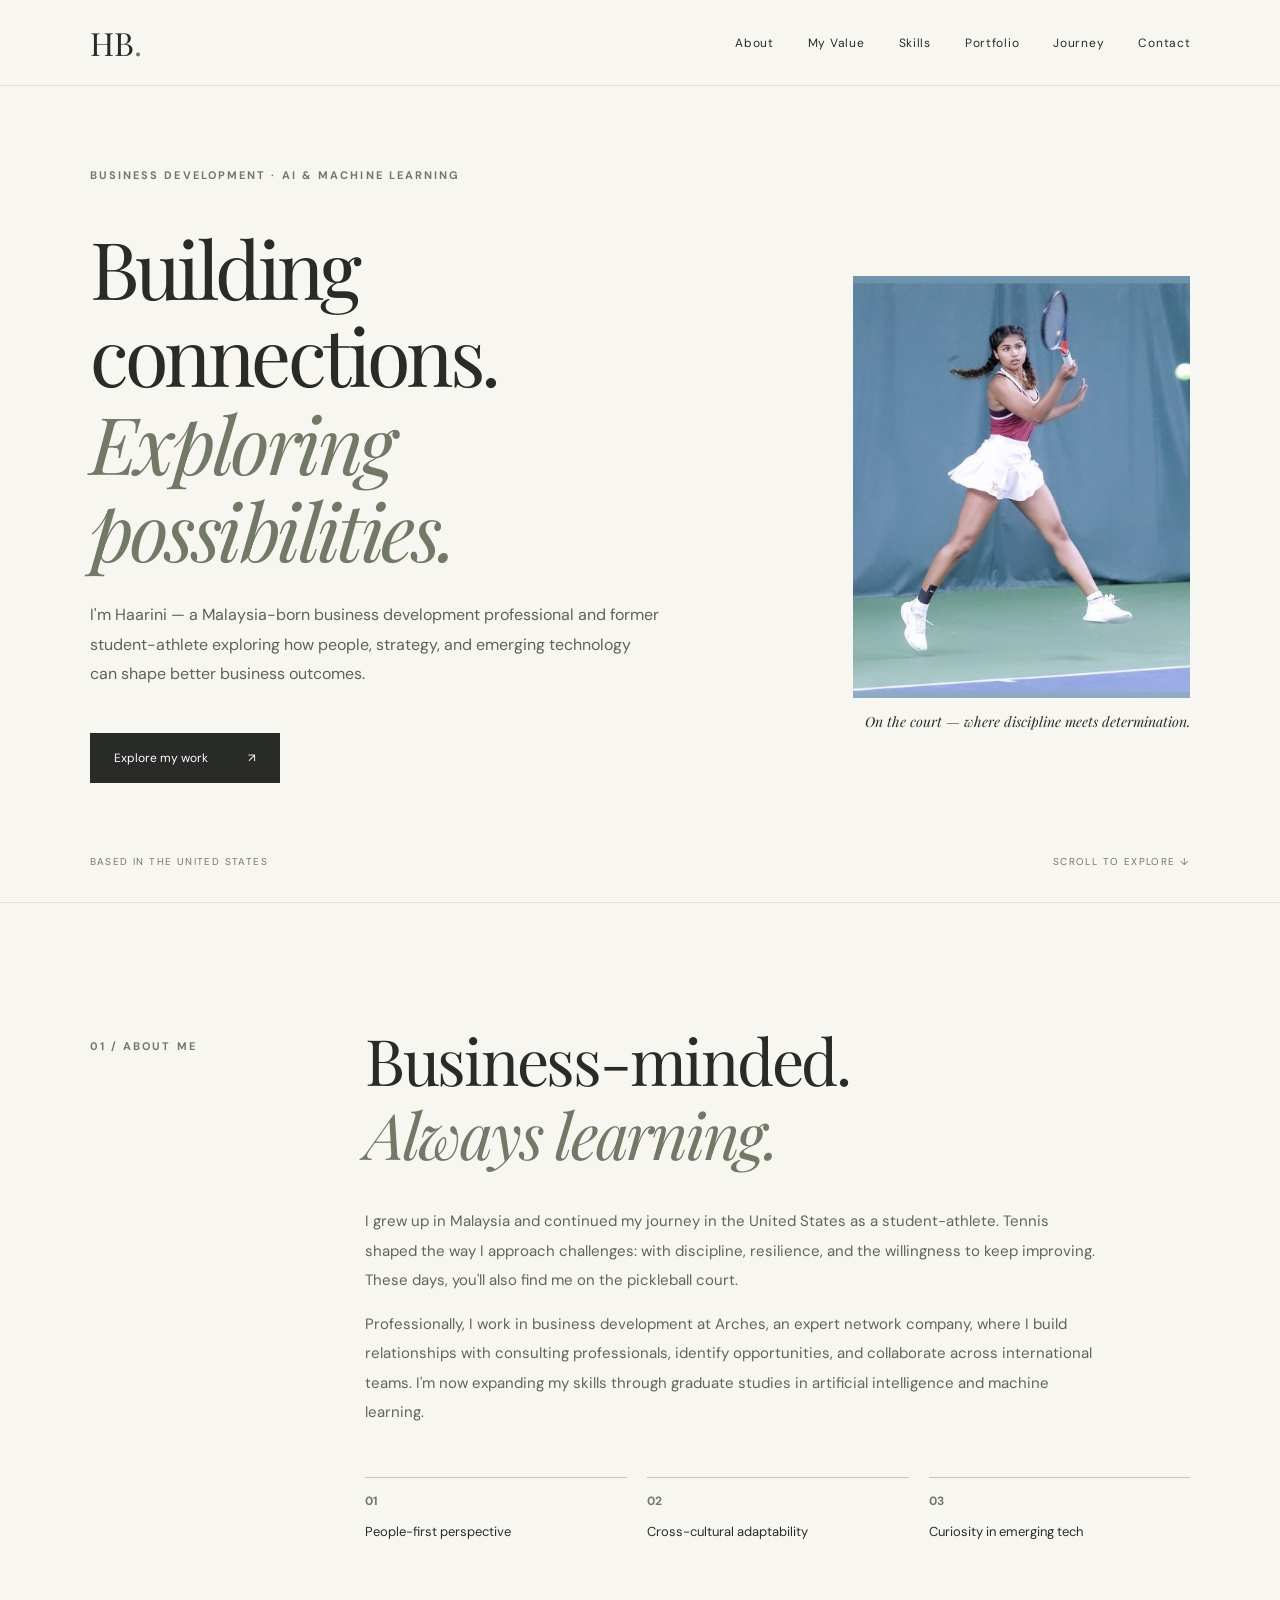
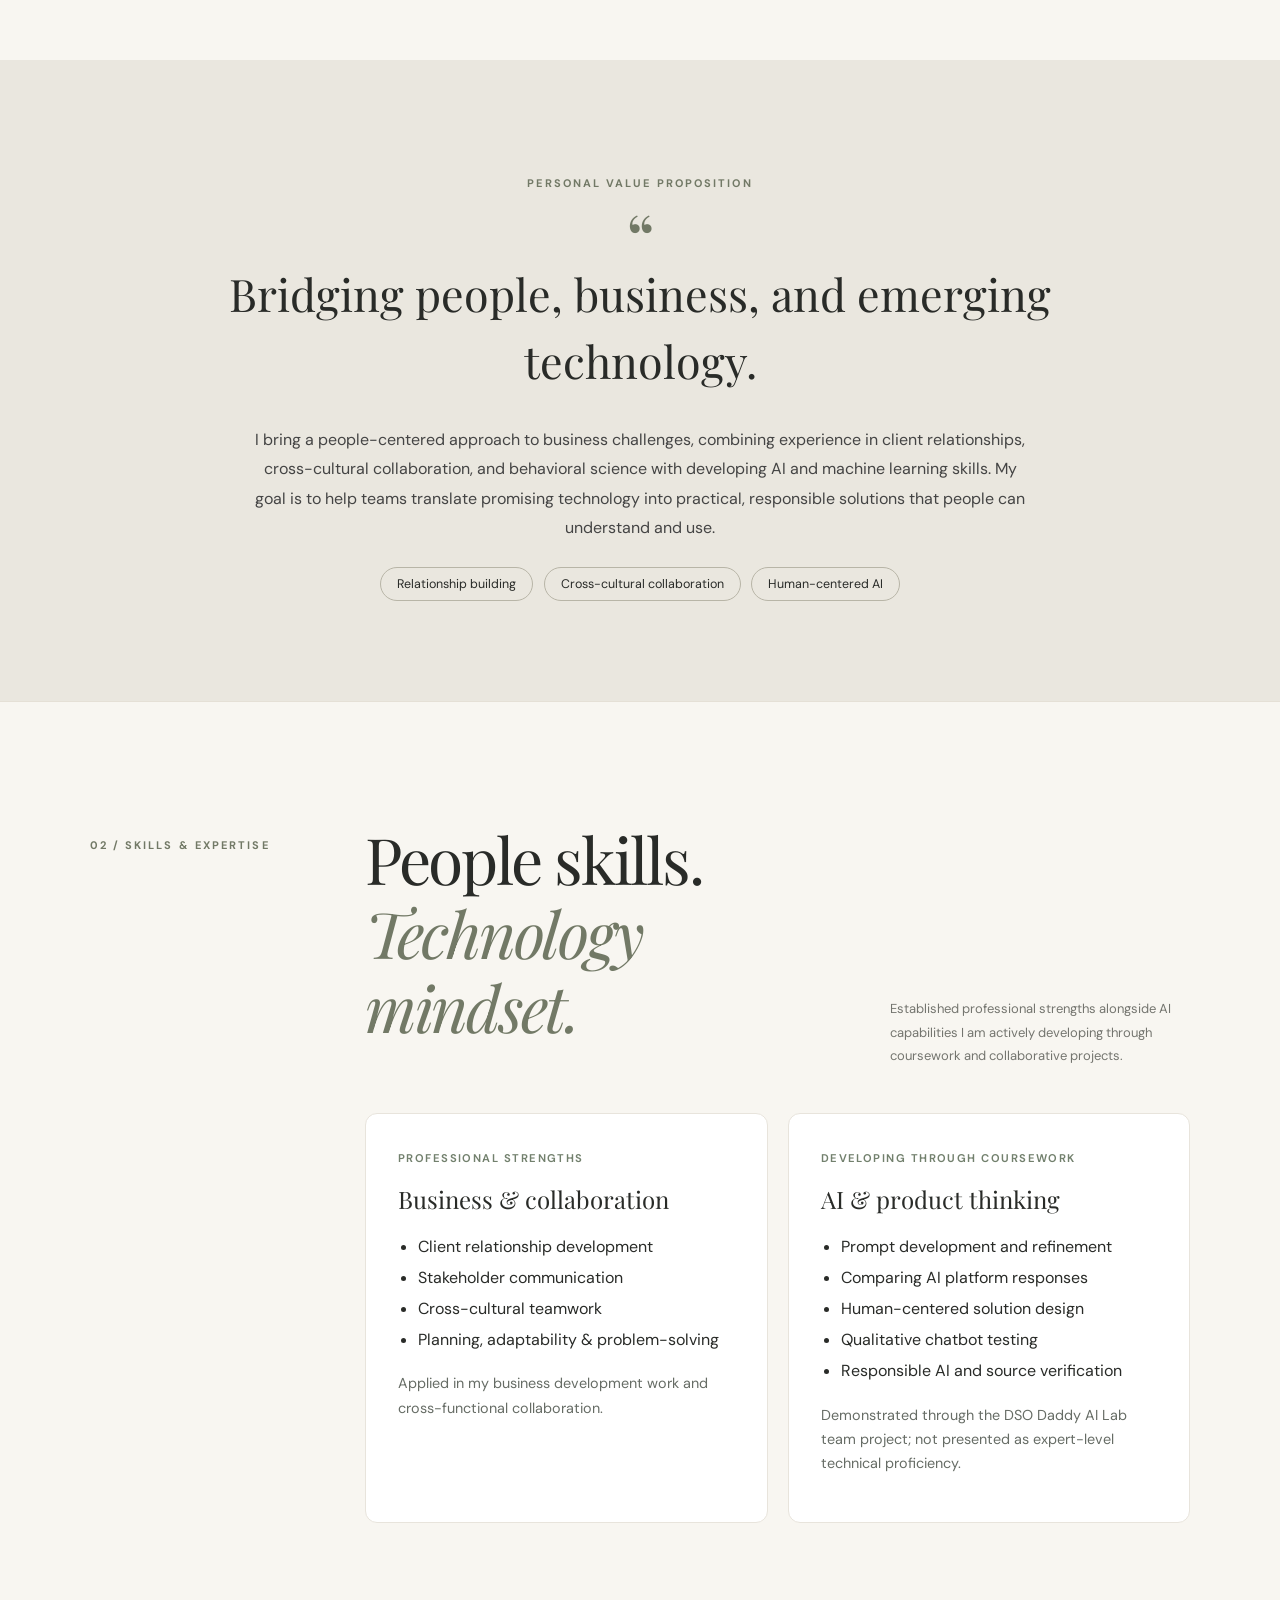
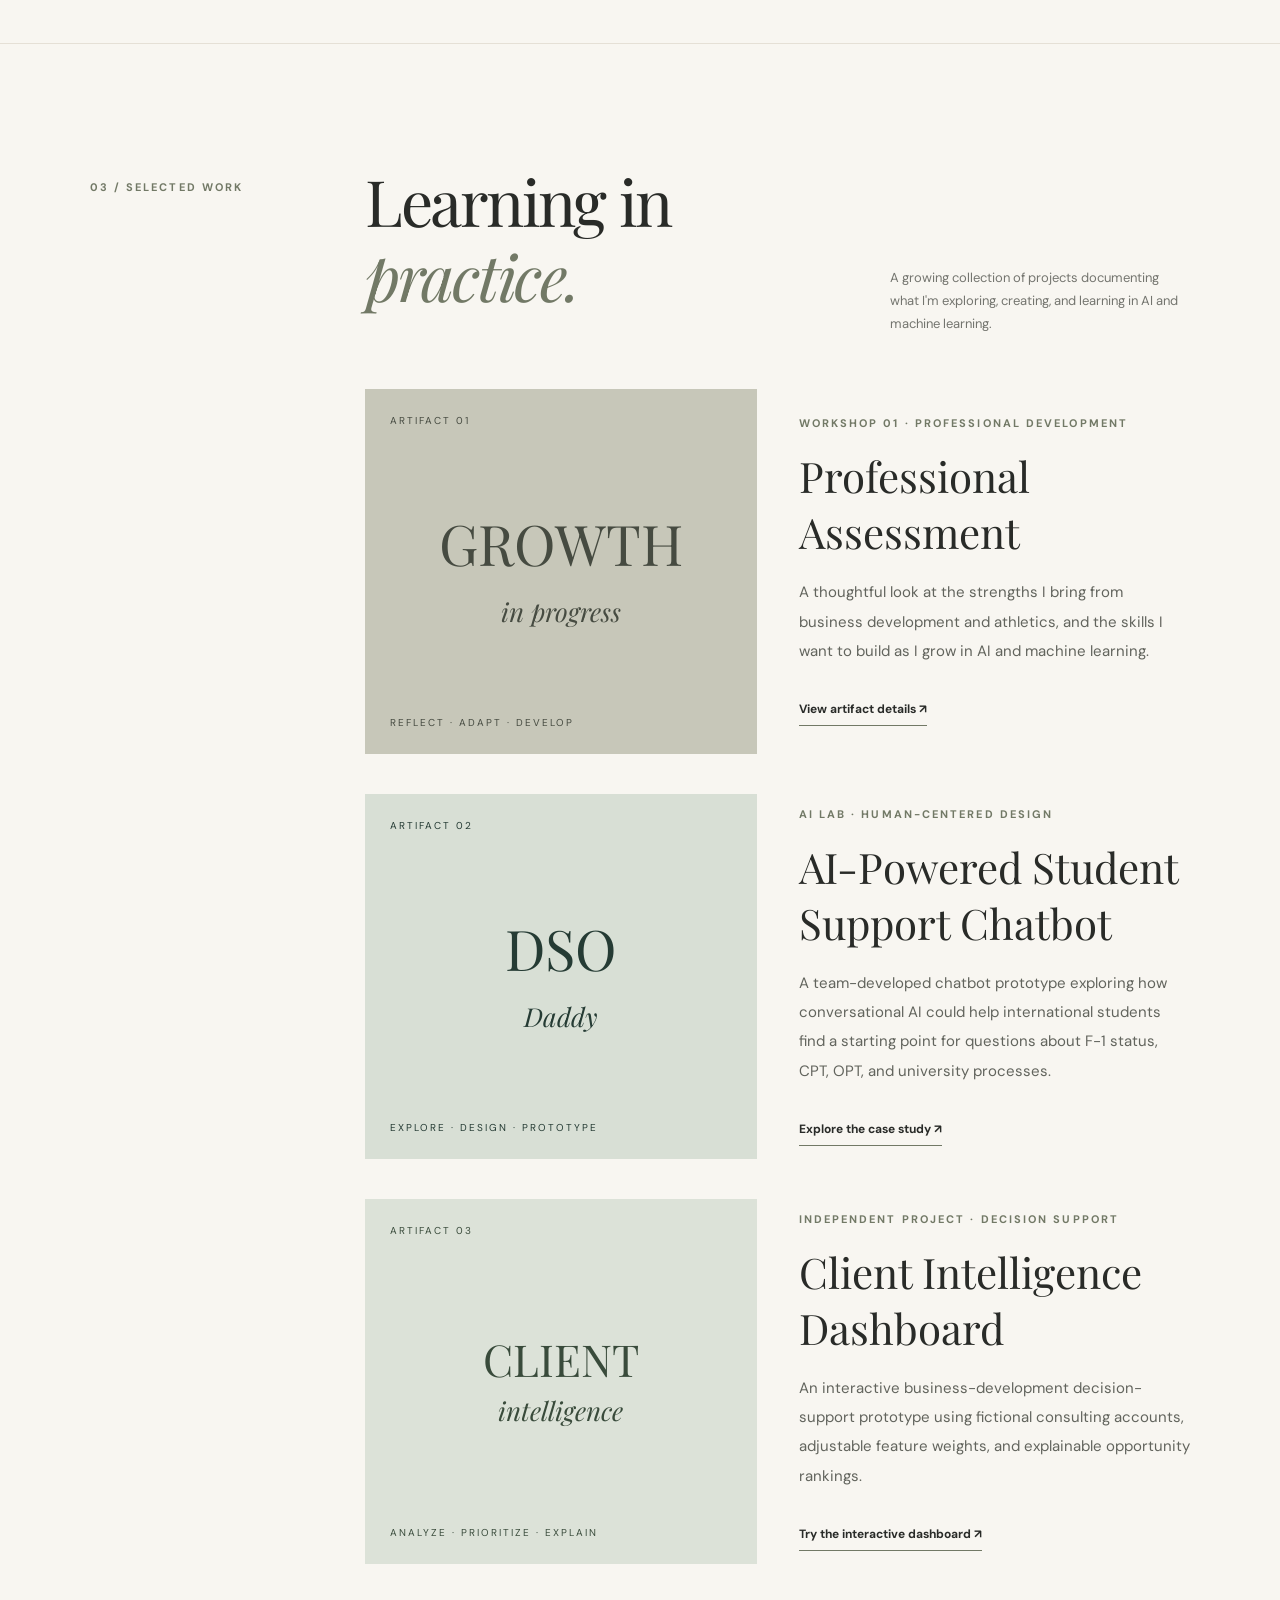
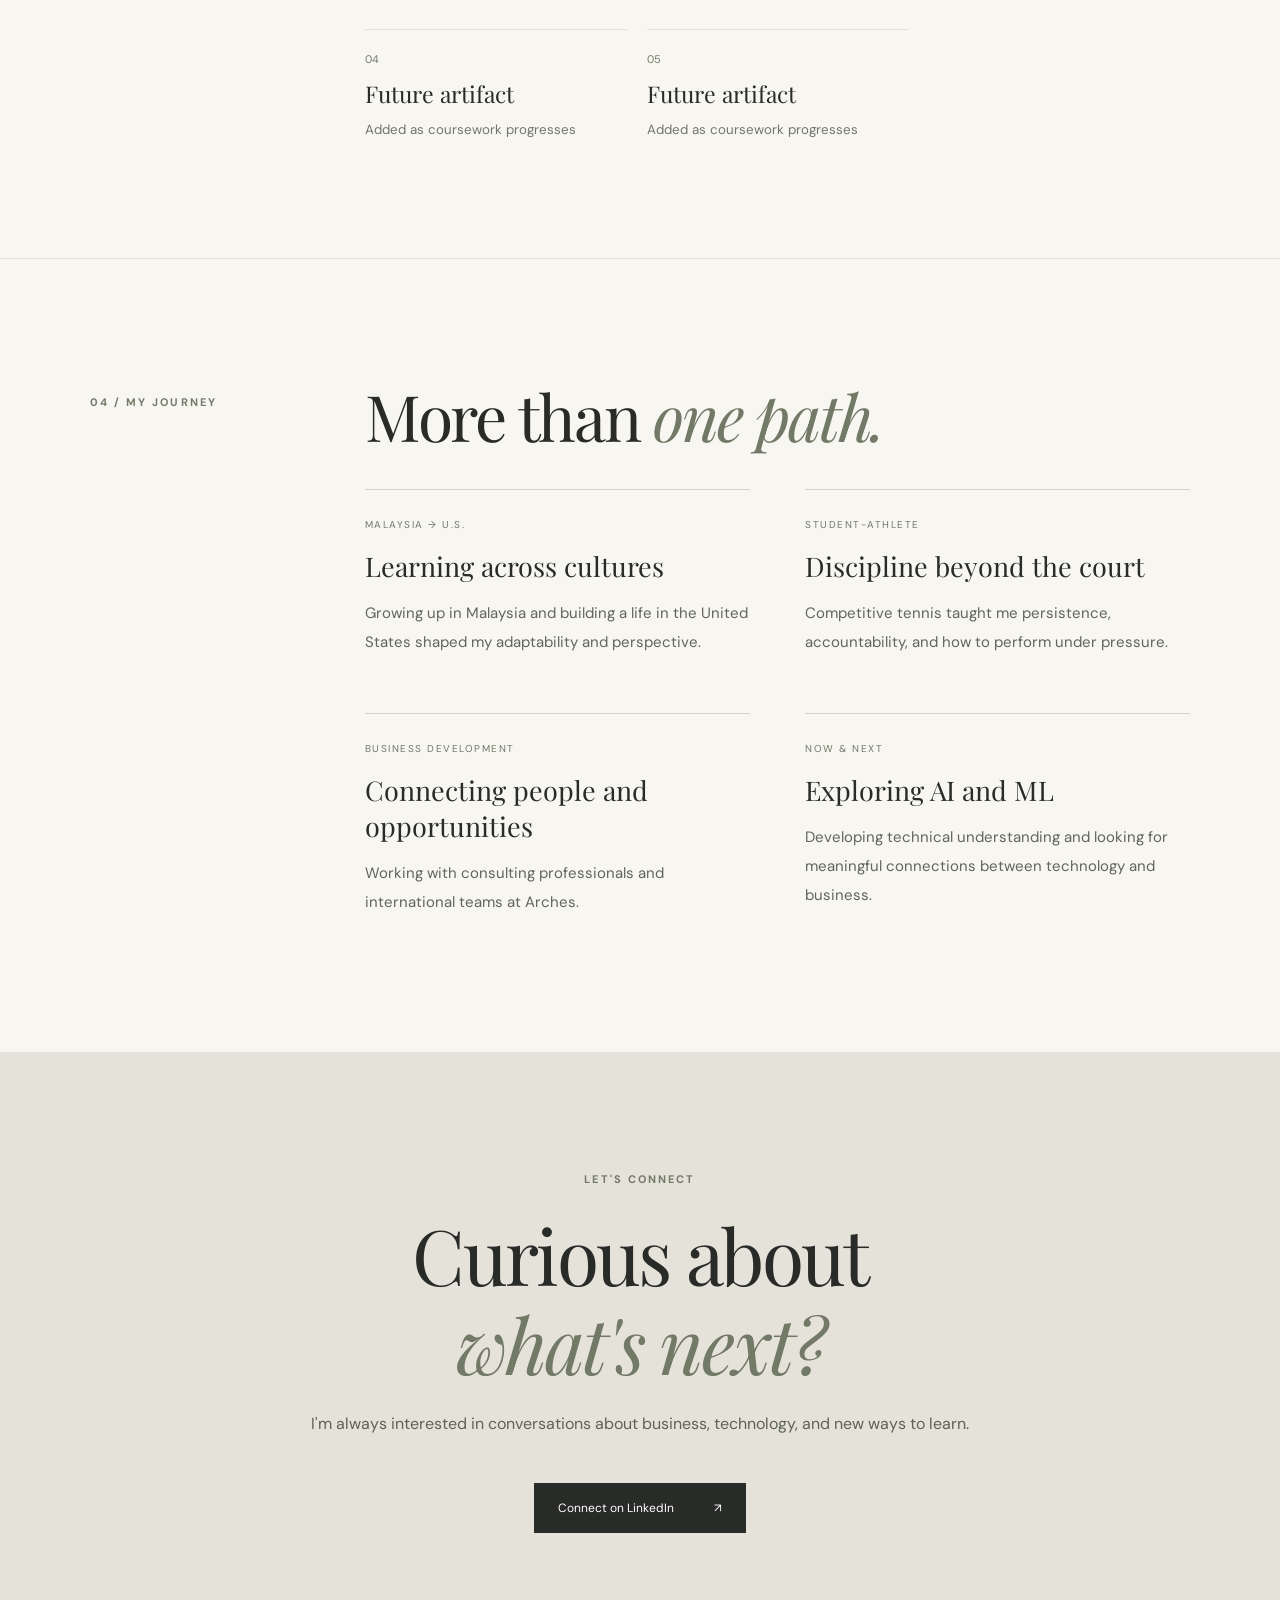
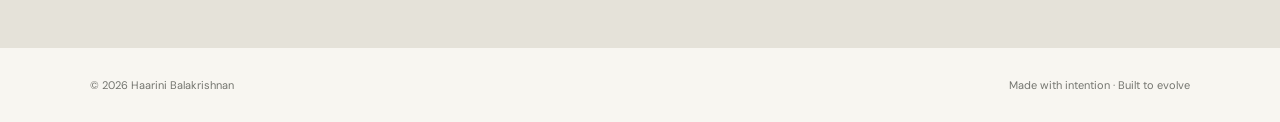
==== commit fad0273a: "Add files via upload Artifact 3 interactive client intelligence dashboard" ====
--- a/index.html
+++ b/index.html
@@ -17,4 +17,4 @@
 /* Final rubric-aligned skills and tool sections */
 .skills-section{background:#f8f6f1}.skills-grid{display:grid;grid-template-columns:repeat(2,minmax(0,1fr));gap:1.25rem;margin-top:2rem}.skill-card{background:#fff;border:1px solid #e8e4dc;border-radius:12px;padding:2rem}.skill-kicker{font-size:.7rem;letter-spacing:.13em;color:#72806d;font-weight:650}.skill-card h3{font-size:1.5rem;margin:1rem 0}.skill-card ul{padding-left:1.25rem;line-height:1.95}.skill-card p{color:#666c65;font-size:.9rem;line-height:1.7;margin-top:1rem}.tool-grid{display:grid;grid-template-columns:repeat(2,minmax(0,1fr));gap:1rem;margin-top:1.5rem}.tool-grid>div{background:#f3f0e9;padding:1.4rem;border-radius:8px}.tool-grid strong{display:block;margin-bottom:.5rem}.tool-grid p{font-size:.9rem;margin:0}@media(max-width:800px){.skills-grid,.tool-grid{grid-template-columns:1fr}.skill-card{padding:1.4rem}}
 
-</style></head><body><header class="nav"><a class="brand" href="#home">HB<span>.</span></a><nav aria-label="Main navigation"><a href="#about">About</a><a href="#value-proposition">My Value</a><a href="#skills">Skills</a><a href="#work">Portfolio</a><a href="#journey">Journey</a><a href="#contact">Contact</a></nav></header><main><section class="hero" id="home"><div class="eyebrow">BUSINESS DEVELOPMENT · AI &amp; MACHINE LEARNING</div><div class="hero-grid"><div><h1>Building connections.<br/><em>Exploring possibilities.</em></h1><p class="lead">I'm Haarini — a Malaysia-born business development professional and former student-athlete exploring how people, strategy, and emerging technology can shape better business outcomes.</p><a class="button" href="#work">Explore my work <span>↗</span></a></div><div class="portrait"><div class="portrait-placeholder"><img alt="Haarini playing competitive tennis on an indoor court" src="assets/tennis-action.jpg"/></div><div class="photo-caption">On the court — where discipline meets determination.</div></div></div><div class="hero-bottom"><span>BASED IN THE UNITED STATES</span><span>SCROLL TO EXPLORE ↓</span></div></section><section class="section about" id="about"><div class="section-label">01 / ABOUT ME</div><div class="section-content"><h2>Business-minded.<br/><em>Always learning.</em></h2><p>I grew up in Malaysia and continued my journey in the United States as a student-athlete. Tennis shaped the way I approach challenges: with discipline, resilience, and the willingness to keep improving. These days, you'll also find me on the pickleball court.</p><p>Professionally, I work in business development at Arches, an expert network company, where I build relationships with consulting professionals, identify opportunities, and collaborate across international teams. I'm now expanding my skills through graduate studies in artificial intelligence and machine learning.</p><div class="values"><div><strong>01</strong><span>People-first perspective</span></div><div><strong>02</strong><span>Cross-cultural adaptability</span></div><div><strong>03</strong><span>Curiosity in emerging tech</span></div></div></div></section><section class="quote-section" id="value-proposition"><div class="section-label">PERSONAL VALUE PROPOSITION</div><div class="quote-mark">“</div><blockquote>Bridging people, business, and emerging technology.</blockquote><p class="vp-text">I bring a people-centered approach to business challenges, combining experience in client relationships, cross-cultural collaboration, and behavioral science with developing AI and machine learning skills. My goal is to help teams translate promising technology into practical, responsible solutions that people can understand and use.</p><div class="vp-pillars"><span>Relationship building</span><span>Cross-cultural collaboration</span><span>Human-centered AI</span></div></section><section class="section skills-section" id="skills"><div class="section-label">02 / SKILLS &amp; EXPERTISE</div><div class="section-content"><div class="section-heading"><h2>People skills.<br/><em>Technology mindset.</em></h2><p>Established professional strengths alongside AI capabilities I am actively developing through coursework and collaborative projects.</p></div><div class="skills-grid"><div class="skill-card"><span class="skill-kicker">PROFESSIONAL STRENGTHS</span><h3>Business &amp; collaboration</h3><ul><li>Client relationship development</li><li>Stakeholder communication</li><li>Cross-cultural teamwork</li><li>Planning, adaptability &amp; problem-solving</li></ul><p>Applied in my business development work and cross-functional collaboration.</p></div><div class="skill-card"><span class="skill-kicker">DEVELOPING THROUGH COURSEWORK</span><h3>AI &amp; product thinking</h3><ul><li>Prompt development and refinement</li><li>Comparing AI platform responses</li><li>Human-centered solution design</li><li>Qualitative chatbot testing</li><li>Responsible AI and source verification</li></ul><p>Demonstrated through the DSO Daddy AI Lab team project; not presented as expert-level technical proficiency.</p></div></div></div></section><section class="section work" id="work"><div class="section-label">03 / SELECTED WORK</div><div class="section-content"><div class="section-heading"><h2>Learning in <em>practice.</em></h2><p>A growing collection of projects documenting what I'm exploring, creating, and learning in AI and machine learning.</p></div><article class="project"><div class="project-visual"><span>ARTIFACT 01</span><div class="visual-center">GROWTH<br/><i>in progress</i></div><div class="visual-bottom">REFLECT · ADAPT · DEVELOP</div></div><div class="project-copy"><div class="eyebrow">WORKSHOP 01 · PROFESSIONAL DEVELOPMENT</div><h3>Professional Assessment</h3><p>A thoughtful look at the strengths I bring from business development and athletics, and the skills I want to build as I grow in AI and machine learning.</p><a class="text-link" href="artifact-01.html">View artifact details ↗</a></div></article><article class="project"><div class="project-visual project-visual-ai"><span>ARTIFACT 02</span><div class="visual-center">DSO<br/><i>Daddy</i></div><div class="visual-bottom">EXPLORE · DESIGN · PROTOTYPE</div></div><div class="project-copy"><div class="eyebrow">AI LAB · HUMAN-CENTERED DESIGN</div><h3>AI-Powered Student Support Chatbot</h3><p>A team-developed chatbot prototype exploring how conversational AI could help international students find a starting point for questions about F-1 status, CPT, OPT, and university processes.</p><a class="text-link" href="artifact-02.html">Explore the case study ↗</a></div></article><div class="upcoming"><div><span>03</span><strong>Future artifact</strong><small>Added as coursework progresses</small></div><div><span>04</span><strong>Future artifact</strong><small>Added as coursework progresses</small></div><div><span>05</span><strong>Future artifact</strong><small>Added as coursework progresses</small></div></div></div></section><section class="section journey" id="journey"><div class="section-label">04 / MY JOURNEY</div><div class="section-content"><h2>More than <em>one path.</em></h2><div class="timeline"><div><span>MALAYSIA → U.S.</span><h3>Learning across cultures</h3><p>Growing up in Malaysia and building a life in the United States shaped my adaptability and perspective.</p></div><div><span>STUDENT-ATHLETE</span><h3>Discipline beyond the court</h3><p>Competitive tennis taught me persistence, accountability, and how to perform under pressure.</p></div><div><span>BUSINESS DEVELOPMENT</span><h3>Connecting people and opportunities</h3><p>Working with consulting professionals and international teams at Arches.</p></div><div><span>NOW &amp; NEXT</span><h3>Exploring AI and ML</h3><p>Developing technical understanding and looking for meaningful connections between technology and business.</p></div></div></div></section><section class="contact" id="contact"><span class="eyebrow">LET'S CONNECT</span><h2>Curious about<br/><em>what's next?</em></h2><p>I'm always interested in conversations about business, technology, and new ways to learn.</p><a class="button" href="https://www.linkedin.com/in/haarini-balakrishnan-21098a212/" rel="noopener noreferrer" target="_blank">Connect on LinkedIn <span>↗</span></a></section></main><footer><span>© <span id="year"></span> Haarini Balakrishnan</span><span>Made with intention · Built to evolve</span></footer><script>document.getElementById('year').textContent=new Date().getFullYear()</script></body></html>
+</style></head><body><header class="nav"><a class="brand" href="#home">HB<span>.</span></a><nav aria-label="Main navigation"><a href="#about">About</a><a href="#value-proposition">My Value</a><a href="#skills">Skills</a><a href="#work">Portfolio</a><a href="#journey">Journey</a><a href="#contact">Contact</a></nav></header><main><section class="hero" id="home"><div class="eyebrow">BUSINESS DEVELOPMENT · AI &amp; MACHINE LEARNING</div><div class="hero-grid"><div><h1>Building connections.<br/><em>Exploring possibilities.</em></h1><p class="lead">I'm Haarini — a Malaysia-born business development professional and former student-athlete exploring how people, strategy, and emerging technology can shape better business outcomes.</p><a class="button" href="#work">Explore my work <span>↗</span></a></div><div class="portrait"><div class="portrait-placeholder"><img alt="Haarini playing competitive tennis on an indoor court" src="assets/tennis-action.jpg"/></div><div class="photo-caption">On the court — where discipline meets determination.</div></div></div><div class="hero-bottom"><span>BASED IN THE UNITED STATES</span><span>SCROLL TO EXPLORE ↓</span></div></section><section class="section about" id="about"><div class="section-label">01 / ABOUT ME</div><div class="section-content"><h2>Business-minded.<br/><em>Always learning.</em></h2><p>I grew up in Malaysia and continued my journey in the United States as a student-athlete. Tennis shaped the way I approach challenges: with discipline, resilience, and the willingness to keep improving. These days, you'll also find me on the pickleball court.</p><p>Professionally, I work in business development at Arches, an expert network company, where I build relationships with consulting professionals, identify opportunities, and collaborate across international teams. I'm now expanding my skills through graduate studies in artificial intelligence and machine learning.</p><div class="values"><div><strong>01</strong><span>People-first perspective</span></div><div><strong>02</strong><span>Cross-cultural adaptability</span></div><div><strong>03</strong><span>Curiosity in emerging tech</span></div></div></div></section><section class="quote-section" id="value-proposition"><div class="section-label">PERSONAL VALUE PROPOSITION</div><div class="quote-mark">“</div><blockquote>Bridging people, business, and emerging technology.</blockquote><p class="vp-text">I bring a people-centered approach to business challenges, combining experience in client relationships, cross-cultural collaboration, and behavioral science with developing AI and machine learning skills. My goal is to help teams translate promising technology into practical, responsible solutions that people can understand and use.</p><div class="vp-pillars"><span>Relationship building</span><span>Cross-cultural collaboration</span><span>Human-centered AI</span></div></section><section class="section skills-section" id="skills"><div class="section-label">02 / SKILLS &amp; EXPERTISE</div><div class="section-content"><div class="section-heading"><h2>People skills.<br/><em>Technology mindset.</em></h2><p>Established professional strengths alongside AI capabilities I am actively developing through coursework and collaborative projects.</p></div><div class="skills-grid"><div class="skill-card"><span class="skill-kicker">PROFESSIONAL STRENGTHS</span><h3>Business &amp; collaboration</h3><ul><li>Client relationship development</li><li>Stakeholder communication</li><li>Cross-cultural teamwork</li><li>Planning, adaptability &amp; problem-solving</li></ul><p>Applied in my business development work and cross-functional collaboration.</p></div><div class="skill-card"><span class="skill-kicker">DEVELOPING THROUGH COURSEWORK</span><h3>AI &amp; product thinking</h3><ul><li>Prompt development and refinement</li><li>Comparing AI platform responses</li><li>Human-centered solution design</li><li>Qualitative chatbot testing</li><li>Responsible AI and source verification</li></ul><p>Demonstrated through the DSO Daddy AI Lab team project; not presented as expert-level technical proficiency.</p></div></div></div></section><section class="section work" id="work"><div class="section-label">03 / SELECTED WORK</div><div class="section-content"><div class="section-heading"><h2>Learning in <em>practice.</em></h2><p>A growing collection of projects documenting what I'm exploring, creating, and learning in AI and machine learning.</p></div><article class="project"><div class="project-visual"><span>ARTIFACT 01</span><div class="visual-center">GROWTH<br/><i>in progress</i></div><div class="visual-bottom">REFLECT · ADAPT · DEVELOP</div></div><div class="project-copy"><div class="eyebrow">WORKSHOP 01 · PROFESSIONAL DEVELOPMENT</div><h3>Professional Assessment</h3><p>A thoughtful look at the strengths I bring from business development and athletics, and the skills I want to build as I grow in AI and machine learning.</p><a class="text-link" href="artifact-01.html">View artifact details ↗</a></div></article><article class="project"><div class="project-visual project-visual-ai"><span>ARTIFACT 02</span><div class="visual-center">DSO<br/><i>Daddy</i></div><div class="visual-bottom">EXPLORE · DESIGN · PROTOTYPE</div></div><div class="project-copy"><div class="eyebrow">AI LAB · HUMAN-CENTERED DESIGN</div><h3>AI-Powered Student Support Chatbot</h3><p>A team-developed chatbot prototype exploring how conversational AI could help international students find a starting point for questions about F-1 status, CPT, OPT, and university processes.</p><a class="text-link" href="artifact-02.html">Explore the case study ↗</a></div></article><article class="project"><div class="project-visual" style="background:#dce2d8;color:#394b3b"><span>ARTIFACT 03</span><div class="visual-center" style="font-size:44px">CLIENT<br/><i>intelligence</i></div><div class="visual-bottom">ANALYZE · PRIORITIZE · EXPLAIN</div></div><div class="project-copy"><div class="eyebrow">INDEPENDENT PROJECT · DECISION SUPPORT</div><h3>Client Intelligence Dashboard</h3><p>An interactive business-development decision-support prototype using fictional consulting accounts, adjustable feature weights, and explainable opportunity rankings.</p><a class="text-link" href="artifact-03.html">Try the interactive dashboard ↗</a></div></article><div class="upcoming"><div><span>04</span><strong>Future artifact</strong><small>Added as coursework progresses</small></div><div><span>05</span><strong>Future artifact</strong><small>Added as coursework progresses</small></div></div></div></section><section class="section journey" id="journey"><div class="section-label">04 / MY JOURNEY</div><div class="section-content"><h2>More than <em>one path.</em></h2><div class="timeline"><div><span>MALAYSIA → U.S.</span><h3>Learning across cultures</h3><p>Growing up in Malaysia and building a life in the United States shaped my adaptability and perspective.</p></div><div><span>STUDENT-ATHLETE</span><h3>Discipline beyond the court</h3><p>Competitive tennis taught me persistence, accountability, and how to perform under pressure.</p></div><div><span>BUSINESS DEVELOPMENT</span><h3>Connecting people and opportunities</h3><p>Working with consulting professionals and international teams at Arches.</p></div><div><span>NOW &amp; NEXT</span><h3>Exploring AI and ML</h3><p>Developing technical understanding and looking for meaningful connections between technology and business.</p></div></div></div></section><section class="contact" id="contact"><span class="eyebrow">LET'S CONNECT</span><h2>Curious about<br/><em>what's next?</em></h2><p>I'm always interested in conversations about business, technology, and new ways to learn.</p><a class="button" href="https://www.linkedin.com/in/haarini-balakrishnan-21098a212/" rel="noopener noreferrer" target="_blank">Connect on LinkedIn <span>↗</span></a></section></main><footer><span>© <span id="year"></span> Haarini Balakrishnan</span><span>Made with intention · Built to evolve</span></footer><script>document.getElementById('year').textContent=new Date().getFullYear()</script></body></html>
